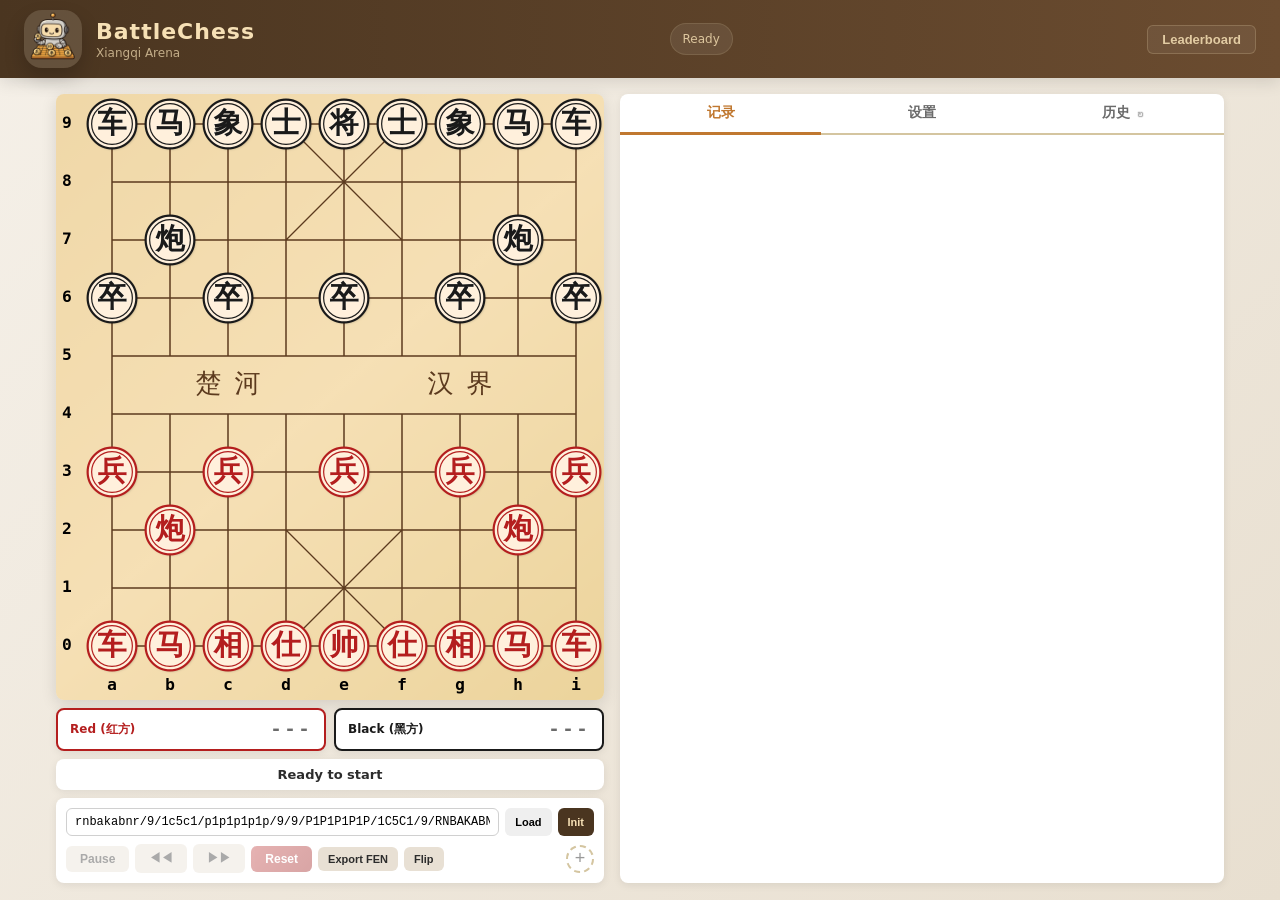
==== static/index.html @ f4ed78b9 "Fix mobile layout: scale board to fit screen width - Board canvas now scales down on screens < 960px" ====
<!DOCTYPE html>
<html lang="zh-CN">
<head>
    <meta charset="UTF-8">
    <meta name="viewport" content="width=device-width, initial-scale=1.0">
    <title>BattleChess - Xiangqi Arena</title>
    <link rel="icon" type="image/png" href="/static/logo.png?v=20260327-13">
    <link rel="stylesheet" href="/static/style.css?v=20260405-02">
</head>
<body>
    <header id="header">
        <div class="brand">
            <img class="header-logo" src="/static/logo.png" alt="BattleChess logo">
            <div class="brand-copy">
                <h1>BattleChess</h1>
                <span class="subtitle">Xiangqi Arena</span>
            </div>
        </div>
        <div id="status-bar">Ready</div>
        <button class="header-btn" id="btn-leaderboard" title="排行榜">Leaderboard</button>
    </header>

    <main id="main-area">
        <!-- Left: Board + Controls -->
        <div id="board-column">
            <canvas id="board-canvas"></canvas>
            <div id="timer-bar">
                <div class="timer-side red-timer">
                    <span class="timer-label">Red (红方)</span>
                    <span class="timer-clock placeholder" id="timer-red">---</span>
                </div>
                <div class="timer-side black-timer">
                    <span class="timer-label">Black (黑方)</span>
                    <span class="timer-clock placeholder" id="timer-black">---</span>
                </div>
            </div>
            <div id="turn-indicator">Ready to start</div>

            <div id="board-controls">
                <div class="fen-row">
                    <input type="text" id="fen-input" placeholder="FEN string...">
                    <button class="btn-small" id="btn-load-fen">Load</button>
                    <button class="btn-small btn-init" id="btn-init-fen">Init</button>
                </div>
                <div class="control-buttons">
                    <button class="btn-secondary" id="btn-pause" disabled>Pause</button>
                    <button class="btn-secondary" id="btn-step-back" disabled title="Step Back">&#9664;&#9664;</button>
                    <button class="btn-secondary" id="btn-step-forward" disabled title="Step Forward">&#9654;&#9654;</button>
                    <button class="btn-danger" id="btn-reset" disabled>Reset</button>
                    <button class="btn-secondary btn-small" id="btn-export-fen" title="Copy current FEN to clipboard">Export FEN</button>
                    <button class="btn-secondary btn-small" id="btn-flip-board" title="Flip the board so black is at the bottom." aria-pressed="false">Flip</button>
                    <span class="control-spacer"></span>
                    <button class="btn-new-game" id="btn-new-game" title="新建并开始对局">+</button>
                </div>
            </div>
        </div>

        <!-- Right: Tabbed Panel -->
        <div id="right-column">
            <div class="tab-bar">
                <button class="tab-btn active" data-tab="log">记录</button>
                <button class="tab-btn" data-tab="settings">设置</button>
                <button class="tab-btn" data-tab="history">历史 <span class="tab-refresh" id="btn-history-refresh" title="刷新">&#x21bb;</span></button>
            </div>

            <!-- Log Tab -->
            <div class="tab-content active" id="tab-log">
                <div id="eval-chart-container">
                    <canvas id="eval-chart"></canvas>
                </div>
                <div id="game-log"></div>
            </div>

            <!-- Settings Tab -->
            <div class="tab-content" id="tab-settings">
                <div class="config-side red">
                    <h3><span class="dot red-dot"></span> Red (红方)</h3>
                    <div class="field">
                        <label>Player Type</label>
                        <select id="red-type">
                            <option value="human">Human (人类)</option>
                            <option value="random">Random (随机)</option>
                            <option value="pikafish">Pikafish</option>
                        </select>
                    </div>
                    <div class="llm-fields" id="red-llm-fields" style="display:none">
                        <div class="field">
                            <label>Thinking Mode</label>
                            <select id="red-thinking-mode">
                                <option value="true" selected>On</option>
                                <option value="false">Off</option>
                            </select>
                        </div>
                        <div class="field">
                            <label>Prompt</label>
                            <select id="red-prompt-name">
                            </select>
                        </div>
                        <div class="custom-llm-fields" id="red-custom-fields" style="display:none">
                            <div class="field">
                                <label>API Base URL</label>
                                <input type="text" id="red-api-base" placeholder="https://api.openai.com/v1" value="https://api.openai.com/v1">
                            </div>
                            <div class="field">
                                <label>API Key</label>
                                <input type="password" id="red-api-key" placeholder="sk-...">
                            </div>
                            <div class="field">
                                <label>Model</label>
                                <input type="text" id="red-model" placeholder="gpt-4o" value="gpt-4o">
                            </div>
                        </div>
                    </div>
                    <div class="engine-fields" id="red-pikafish-fields" style="display:none">
                        <div class="field">
                            <label>Mode</label>
                            <select id="red-pikafish-mode">
                                <option value="movetime" selected>Think Time (限时)</option>
                                <option value="depth">Depth (深度)</option>
                            </select>
                        </div>
                        <div class="field" id="red-pikafish-movetime-field">
                            <label>Think Time (ms)</label>
                            <input type="number" id="red-pikafish-movetime" value="1000" min="100" max="30000" step="100">
                        </div>
                        <div class="field" id="red-pikafish-depth-field" style="display:none">
                            <label>Depth</label>
                            <input type="number" id="red-pikafish-depth" value="20" min="1" max="40">
                        </div>
                    </div>
                </div>

                <div class="config-side black">
                    <h3><span class="dot black-dot"></span> Black (黑方)</h3>
                    <div class="field">
                        <label>Player Type</label>
                        <select id="black-type">
                            <option value="human">Human (人类)</option>
                            <option value="random" selected>Random (随机)</option>
                            <option value="pikafish">Pikafish</option>
                        </select>
                    </div>
                    <div class="llm-fields" id="black-llm-fields" style="display:none">
                        <div class="field">
                            <label>Thinking Mode</label>
                            <select id="black-thinking-mode">
                                <option value="true" selected>On</option>
                                <option value="false">Off</option>
                            </select>
                        </div>
                        <div class="field">
                            <label>Prompt</label>
                            <select id="black-prompt-name">
                            </select>
                        </div>
                        <div class="custom-llm-fields" id="black-custom-fields" style="display:none">
                            <div class="field">
                                <label>API Base URL</label>
                                <input type="text" id="black-api-base" placeholder="https://api.openai.com/v1" value="https://api.openai.com/v1">
                            </div>
                            <div class="field">
                                <label>API Key</label>
                                <input type="password" id="black-api-key" placeholder="sk-...">
                            </div>
                            <div class="field">
                                <label>Model</label>
                                <input type="text" id="black-model" placeholder="gpt-4o" value="gpt-4o">
                            </div>
                        </div>
                    </div>
                    <div class="engine-fields" id="black-pikafish-fields" style="display:none">
                        <div class="field">
                            <label>Mode</label>
                            <select id="black-pikafish-mode">
                                <option value="movetime" selected>Think Time (限时)</option>
                                <option value="depth">Depth (深度)</option>
                            </select>
                        </div>
                        <div class="field" id="black-pikafish-movetime-field">
                            <label>Think Time (ms)</label>
                            <input type="number" id="black-pikafish-movetime" value="1000" min="100" max="30000" step="100">
                        </div>
                        <div class="field" id="black-pikafish-depth-field" style="display:none">
                            <label>Depth</label>
                            <input type="number" id="black-pikafish-depth" value="20" min="1" max="40">
                        </div>
                    </div>
                </div>

                <div class="config-side timer">
                    <h3><span class="dot timer-dot"></span> Timer (计时模式)</h3>
                    <div class="field">
                        <label class="checkbox-label">
                            <input type="checkbox" id="timer-enabled"> Enable (开启计时)
                        </label>
                    </div>
                    <div id="timer-options" style="display:none">
                        <div class="field">
                            <label>Initial Time / 初始时间 (minutes)</label>
                            <input type="number" id="timer-initial" value="30" min="1" max="180" step="1">
                        </div>
                        <div class="field">
                            <label>Increment / 每步加秒 (seconds)</label>
                            <input type="number" id="timer-increment" value="10" min="0" max="60" step="1">
                        </div>
                    </div>
                </div>

                <div class="config-side pikafish">
                    <h3><span class="dot pikafish-dot"></span> Pikafish (引擎分析)</h3>
                    <div class="field">
                        <label class="checkbox-label">
                            <input type="checkbox" id="pikafish-enabled"> Enable
                        </label>
                    </div>
                    <div id="pikafish-options">
                        <div class="field">
                            <label>Mode</label>
                            <select id="pikafish-mode">
                                <option value="movetime" selected>Think Time (限时)</option>
                                <option value="depth">Depth (深度)</option>
                            </select>
                        </div>
                        <div class="field" id="pikafish-movetime-field">
                            <label>Think Time (ms)</label>
                            <input type="number" id="pikafish-movetime" value="1000" min="100" max="30000" step="100">
                        </div>
                        <div class="field" id="pikafish-depth-field" style="display:none">
                            <label>Depth</label>
                            <input type="number" id="pikafish-depth" value="20" min="1" max="40">
                        </div>
                        <div class="field">
                            <label>Score Type (分数类型)</label>
                            <select id="pikafish-score-type">
                                <option value="Elo" selected>Elo (等级分差)</option>
                                <option value="PawnValueNormalized">Pawn (厘兵值)</option>
                                <option value="Raw">Raw (原始值)</option>
                            </select>
                        </div>
                    </div>
                </div>
            </div>

            <!-- History Tab -->
            <div class="tab-content" id="tab-history">
                <!-- List view -->
                <div id="history-list-view">
                    <div class="history-filter-bar">
                        <div class="filter-row">
                            <input type="text" id="filter-player" class="filter-input" placeholder="搜索选手名...">
                            <select id="filter-result" class="filter-select">
                                <option value="">全部结果</option>
                                <option value="red">红胜</option>
                                <option value="black">黑胜</option>
                                <option value="draw">和棋</option>
                            </select>
                            <button class="btn-small" id="btn-filter-reset" title="重置筛选">重置</button>
                        </div>
                        <div class="filter-row">
                            <label class="filter-label">日期</label>
                            <input type="date" id="filter-date-start" class="filter-input filter-date">
                            <span class="filter-sep">~</span>
                            <input type="date" id="filter-date-end" class="filter-input filter-date">
                            <label class="filter-label">步数</label>
                            <input type="number" id="filter-moves-min" class="filter-input filter-num" placeholder="最少" min="0">
                            <span class="filter-sep">~</span>
                            <input type="number" id="filter-moves-max" class="filter-input filter-num" placeholder="最多" min="0">
                        </div>
                    </div>
                    <div id="history-list" class="history-list"></div>
                </div>

                <!-- Detail view (hidden by default) -->
                <div id="history-detail-view" style="display: none;">
                    <div class="history-detail-header">
                        <button class="btn-small" id="btn-history-back">&larr; 返回</button>
                        <div class="history-detail-info" id="history-detail-info"></div>
                    </div>
                    <div class="history-move-nav">
                        <button class="btn-small" id="btn-hist-first" title="第一步">&#x23EE;</button>
                        <button class="btn-small" id="btn-hist-prev" title="上一步">&#x25C0;</button>
                        <span id="hist-position-label">初始局面</span>
                        <button class="btn-small" id="btn-hist-next" title="下一步">&#x25B6;</button>
                        <button class="btn-small" id="btn-hist-last" title="最后一步">&#x23ED;</button>
                        <span class="nav-separator"></span>
                        <button class="btn-small btn-autoplay" id="btn-hist-autoplay" title="自动播放">&#x25B6; Auto</button>
                        <button class="btn-small btn-export-gif" id="btn-hist-export-gif" title="下载当前对局回放 GIF">GIF</button>
                    </div>
                    <div id="history-move-list" class="history-move-list"></div>
                </div>
            </div>
    </main>

    <!-- Leaderboard (full page, hidden by default) -->
    <div id="leaderboard-page" class="hidden">
        <div id="leaderboard-content"></div>
    </div>

    <!-- Game Over Banner -->
    <div id="game-over-banner" class="game-over-banner hidden" onclick="hideGameOver()">
        <div class="banner-content">
            <h2>Game Over</h2>
            <p class="reason"></p>
            <button class="btn-secondary" onclick="hideGameOver()">Close</button>
        </div>
    </div>

    <script src="/static/board.js?v=20260404-01"></script>
    <script src="/static/gif.js?v=20260402-03"></script>
    <script src="/static/engine/pikafish-wasm.js?v=20260405-02"></script>
    <script src="/static/app.js?v=20260405-02"></script>
</body>
</html>
---- static/style.css ----
:root {
    --board-bg: #f6e0b5;
    --panel-bg: #faf5eb;
    --card-bg: #ffffff;
    --red-color: #b41e1e;
    --black-color: #1a1a1a;
    --border-color: #d4c5a0;
    --accent: #c07830;
    --accent-light: #f0d8a8;
    --text-primary: #2c2c2c;
    --text-secondary: #6b6b6b;
    --font-main: 'Segoe UI', system-ui, -apple-system, sans-serif;
    --font-mono: 'Cascadia Code', 'Consolas', 'Courier New', monospace;
    --shadow: 0 2px 8px rgba(0,0,0,0.08);
    --shadow-lg: 0 4px 16px rgba(0,0,0,0.12);
}

* { margin: 0; padding: 0; box-sizing: border-box; }

body {
    font-family: var(--font-main);
    background: linear-gradient(135deg, #f5f0e8 0%, #e8dfd0 100%);
    color: var(--text-primary);
    min-height: 100vh;
}

/* Header */
#header {
    background: linear-gradient(90deg, #4a3520, #6b4c30);
    color: #f6e0b5;
    padding: 10px 24px;
    display: flex;
    align-items: center;
    justify-content: space-between;
    gap: 16px;
    flex-wrap: wrap;
    box-shadow: var(--shadow-lg);
}
#header .brand {
    display: flex;
    align-items: center;
    gap: 14px;
    min-width: 0;
}
#header .header-logo {
    width: 58px;
    height: 58px;
    object-fit: cover;
    border-radius: 18px;
    background: rgba(255, 244, 227, 0.14);
    box-shadow: 0 10px 20px rgba(0, 0, 0, 0.18);
    flex-shrink: 0;
}
#header .brand-copy {
    display: flex;
    flex-direction: column;
    gap: 2px;
}
#header h1 { font-size: 22px; font-weight: 700; letter-spacing: 1px; }
#header .subtitle { font-size: 12px; opacity: 0.7; }
#status-bar {
    font-size: 12px;
    color: rgba(246,224,181,0.82);
    padding: 8px 12px;
    border-radius: 999px;
    background: rgba(255, 255, 255, 0.08);
    border: 1px solid rgba(246, 224, 181, 0.12);
}

/* Main area */
#main-area {
    display: flex;
    gap: 16px;
    padding: 16px;
    align-items: flex-start;
    max-width: 1200px;
    margin: 0 auto;
    min-height: 0;
}

/* Board column */
#board-column { flex-shrink: 0; }

/* Game tabs bar */
#game-tabs {
    display: flex;
    align-items: center;
    gap: 4px;
    padding: 4px 6px;
    background: #f5f0e6;
    border-radius: 8px 8px 0 0;
    border: 1px solid var(--border-color);
    border-bottom: none;
    overflow-x: auto;
    scrollbar-width: thin;
    min-height: 32px;
}
#game-tabs:empty { display: none; }
#game-tabs-list {
    display: flex;
    gap: 4px;
    flex: 1;
    min-width: 0;
    overflow-x: auto;
    scrollbar-width: thin;
}
.game-tab {
    display: flex;
    align-items: center;
    gap: 5px;
    padding: 3px 8px;
    border-radius: 5px;
    border: 1px solid var(--border-color);
    background: #fff;
    font-size: 11px;
    cursor: pointer;
    white-space: nowrap;
    transition: background 0.15s, border-color 0.15s;
    max-width: 200px;
    overflow: hidden;
    text-overflow: ellipsis;
}
.game-tab:hover { background: #f0ebe0; }
.game-tab.active {
    background: var(--accent);
    color: #fff;
    border-color: var(--accent);
}
.game-tab.active .game-tab-close { color: rgba(255,255,255,0.7); }
.game-tab.active .game-tab-close:hover { color: #fff; }
.game-tab-dot {
    width: 7px; height: 7px;
    border-radius: 50%;
    flex-shrink: 0;
}
.game-tab-dot.playing { background: #4caf50; }
.game-tab-dot.paused  { background: #ff9800; }
.game-tab-dot.waiting  { background: #90a4ae; }
.game-tab-dot.finished { background: #9e9e9e; }
.game-tab-label {
    overflow: hidden;
    text-overflow: ellipsis;
}
.game-tab-close {
    font-size: 13px;
    line-height: 1;
    color: #999;
    cursor: pointer;
    padding: 0 1px;
    flex-shrink: 0;
}
.game-tab-close:hover { color: #c00; }
.game-tab-new {
    flex-shrink: 0;
    width: 24px; height: 24px;
    border-radius: 5px;
    border: 1px dashed var(--border-color);
    background: transparent;
    font-size: 15px;
    color: #999;
    cursor: pointer;
    display: flex;
    align-items: center;
    justify-content: center;
    transition: all 0.15s;
}
.game-tab-new:hover { background: #e8e0d0; color: #333; border-style: solid; }

#board-canvas {
    display: block;
    border-radius: 8px;
    box-shadow: var(--shadow-lg);
    cursor: pointer;
}

#turn-indicator {
    text-align: center;
    padding: 8px;
    font-size: 13px;
    font-weight: 600;
    margin-top: 8px;
    border-radius: 8px;
    background: var(--card-bg);
    box-shadow: var(--shadow);
}

#turn-indicator .turn-dot {
    display: inline-block;
    width: 10px;
    height: 10px;
    border-radius: 50%;
    margin-right: 6px;
    vertical-align: middle;
    animation: pulse 1.5s ease-in-out infinite;
}
@keyframes pulse { 0%, 100% { opacity: 1; } 50% { opacity: 0.4; } }
#turn-indicator.red .turn-dot { background: var(--red-color); }
#turn-indicator.black .turn-dot { background: var(--black-color); }

/* Timer bar */
#timer-bar {
    display: flex;
    justify-content: space-between;
    margin-top: 8px;
    gap: 8px;
}
.timer-side {
    flex: 1;
    display: flex;
    align-items: center;
    justify-content: space-between;
    padding: 8px 12px;
    border-radius: 8px;
    background: var(--card-bg);
    box-shadow: var(--shadow);
    border: 2px solid transparent;
}
.timer-side.red-timer { border-color: var(--red-color); }
.timer-side.black-timer { border-color: var(--black-color); }
.timer-side.active { background: rgba(192,120,48,0.08); }
.timer-side.inactive {
    background: rgba(250, 245, 235, 0.7);
    border-style: dashed;
    opacity: 0.72;
}
.timer-label {
    font-size: 12px;
    font-weight: 600;
    color: var(--text-secondary);
}
.red-timer .timer-label { color: var(--red-color); }
.black-timer .timer-label { color: var(--black-color); }
.timer-clock {
    font-family: var(--font-mono);
    font-size: 20px;
    font-weight: 700;
    letter-spacing: 1px;
}
.red-timer .timer-clock { color: var(--red-color); }
.black-timer .timer-clock { color: var(--black-color); }
.timer-clock.placeholder {
    color: var(--text-secondary);
    letter-spacing: 2px;
}
.timer-clock.low-time { color: #c04040; animation: pulse 1s ease-in-out infinite; }

.config-side.timer { border-color: #5a8a5a; background: rgba(90,138,90,0.03); }
.config-side.timer h3 { color: #5a8a5a; }
.timer-dot { background: #5a8a5a; }

/* Board controls */
#board-controls {
    margin-top: 8px;
    background: var(--card-bg);
    border-radius: 8px;
    padding: 10px;
    box-shadow: var(--shadow);
}

.fen-row {
    display: flex;
    gap: 6px;
    margin-bottom: 8px;
}
.fen-row input {
    flex: 1;
    padding: 6px 8px;
    border: 1px solid #d0d0d0;
    border-radius: 6px;
    font-family: var(--font-mono);
    font-size: 12px;
}
.fen-row input:focus { outline: none; border-color: var(--accent); }

.control-buttons {
    display: flex;
    gap: 6px;
    flex-wrap: wrap;
    align-items: center;
}
.control-spacer { flex: 1; }
.btn-new-game {
    width: 28px; height: 28px;
    border-radius: 50%;
    border: 2px dashed var(--border-color);
    background: transparent;
    font-size: 18px;
    font-weight: 400;
    color: #999;
    cursor: pointer;
    display: flex;
    align-items: center;
    justify-content: center;
    padding: 0;
    transition: all 0.15s;
    flex-shrink: 0;
}
.btn-new-game:hover { background: #e8e0d0; color: #333; border-color: var(--accent); border-style: solid; }

button {
    padding: 6px 14px;
    border: none;
    border-radius: 6px;
    font-size: 12px;
    font-weight: 600;
    cursor: pointer;
    transition: all 0.2s;
}
button:hover { transform: translateY(-1px); }
button:active { transform: translateY(0); }
button:disabled { opacity: 0.4; cursor: not-allowed; transform: none; }

.btn-primary { background: linear-gradient(135deg, #c07830, #a06020); color: white; }
.btn-primary:hover { box-shadow: 0 2px 8px rgba(192,120,48,0.4); }
.btn-secondary { background: #e8e0d4; color: var(--text-primary); }
.btn-secondary:hover { background: #ddd4c4; }
.btn-secondary.is-active {
    background: linear-gradient(135deg, #c07830, #a06020);
    color: #fff;
    box-shadow: 0 2px 8px rgba(192,120,48,0.35);
}
.btn-secondary.is-active:hover { background: linear-gradient(135deg, #b46e28, #96571c); }
.btn-danger { background: linear-gradient(135deg, #c04040, #a02020); color: white; }
.btn-small { padding: 6px 10px; font-size: 11px; }
.btn-init { background: #4a3520; color: #f6e0b5; }

/* Right column */
#right-column {
    flex: 1;
    min-width: 0;
    min-height: 0;
    background: var(--card-bg);
    border-radius: 8px;
    box-shadow: var(--shadow);
    display: flex;
    flex-direction: column;
    overflow: hidden;
}

/* Tabs */
.tab-bar {
    display: flex;
    border-bottom: 2px solid var(--border-color);
    flex-shrink: 0;
}
.tab-btn {
    flex: 1;
    padding: 10px 16px;
    background: transparent;
    border: none;
    border-radius: 0;
    font-size: 14px;
    font-weight: 600;
    color: var(--text-secondary);
    cursor: pointer;
    transition: all 0.2s;
    border-bottom: 3px solid transparent;
    margin-bottom: -2px;
}
.tab-btn:hover { color: var(--accent); background: transparent; transform: none; }
.tab-btn.active {
    color: var(--accent);
    border-bottom-color: var(--accent);
}
.tab-refresh {
    display: inline-block;
    font-size: 13px;
    margin-left: 3px;
    opacity: 0.5;
    cursor: pointer;
    transition: opacity 0.15s, transform 0.3s;
    vertical-align: middle;
}
.tab-refresh:hover { opacity: 1; transform: rotate(180deg); }

.tab-content {
    display: none;
    flex: 1;
    min-height: 0;
    padding: 12px;
}
.tab-content.active {
    display: flex;
    flex-direction: column;
}

/* Log tab */
#tab-log {
    overflow: hidden;
}

/* Eval chart */
#eval-chart-container {
    flex-shrink: 0;
    padding: 8px 8px 4px 8px;
    border-bottom: 1px solid #ece6da;
    display: none;  /* shown when eval data exists */
}
#eval-chart {
    width: 100%;
    height: 140px;
    border-radius: 6px;
    background: #faf8f4;
    border: 1px solid #ece6da;
    cursor: crosshair;
}

#tab-settings {
    overflow-y: auto;
}

#game-log {
    flex: 1;
    min-height: 0;
    overflow-y: auto;
    overscroll-behavior: contain;
    scrollbar-gutter: stable;
    padding-right: 4px;
}

.log-entry {
    margin-bottom: 4px;
    border: 1px solid #ece6da;
    border-radius: 6px;
    overflow: hidden;
}
.log-entry.red { border-left: 3px solid var(--red-color); }
.log-entry.black { border-left: 3px solid var(--black-color); }

.log-entry summary {
    padding: 6px 10px;
    font-size: 12px;
    font-weight: 600;
    cursor: pointer;
    background: #f9f6f0;
    display: flex;
    align-items: center;
    gap: 6px;
    user-select: none;
}
.log-entry summary:hover { background: #f0ece4; }

.log-entry-content {
    padding: 6px 10px;
    font-family: var(--font-mono);
    font-size: 11px;
    line-height: 1.5;
    max-height: 300px;
    overflow-y: auto;
}

.log-entry-content .entry { margin-bottom: 3px; padding: 2px 0; border-bottom: 1px solid #f0ece4; }
.log-entry-content .entry.tool-call { color: #6b4c30; font-weight: 600; }
.log-entry-content .entry.tool-result { color: var(--text-secondary); font-size: 10px; white-space: pre-wrap; word-break: break-all; }
.log-entry-content .entry.thinking { color: var(--text-primary); white-space: pre-wrap; }
.log-entry-content .entry.reasoning { color: #7c6a50; white-space: pre-wrap; }

.dot {
    width: 8px;
    height: 8px;
    border-radius: 50%;
    display: inline-block;
}
.red-dot { background: var(--red-color); }
.black-dot { background: var(--black-color); }

/* (dot styles shared) */

/* (moved to log entries) */

/* Settings tab */
.config-side {
    padding: 12px;
    border-radius: 8px;
    border: 2px solid var(--border-color);
    margin-bottom: 12px;
}
.config-side.red { border-color: var(--red-color); background: rgba(180,30,30,0.03); }
.config-side.black { border-color: var(--black-color); background: rgba(26,26,26,0.03); }
.config-side.pikafish { border-color: var(--accent); background: rgba(192,120,48,0.03); }
.config-side h3 {
    font-size: 13px;
    margin-bottom: 10px;
    display: flex;
    align-items: center;
    gap: 6px;
}
.config-side.red h3 { color: var(--red-color); }
.config-side.black h3 { color: var(--black-color); }
.config-side.pikafish h3 { color: var(--accent); }
.pikafish-dot { background: var(--accent); }

.field { margin-bottom: 8px; }
.field label { display: block; font-size: 11px; color: var(--text-secondary); margin-bottom: 2px; }
.field input, .field select {
    width: 100%;
    padding: 6px 8px;
    border: 1px solid #d0d0d0;
    border-radius: 6px;
    font-size: 12px;
    font-family: var(--font-mono);
}
.field input:focus, .field select:focus { outline: none; border-color: var(--accent); box-shadow: 0 0 0 2px rgba(192,120,48,0.15); }

.llm-fields { margin-top: 8px; }

.checkbox-label {
    display: flex !important;
    align-items: center;
    font-size: 12px !important;
    color: var(--text-primary) !important;
    cursor: pointer;
}
.checkbox-label input[type="checkbox"] {
    width: auto;
    margin-right: 6px;
}

/* Eval badge on log entry summary */
.eval-badge {
    margin-left: auto;
    padding: 1px 6px;
    border-radius: 4px;
    font-size: 11px;
    font-weight: 700;
    font-family: var(--font-mono);
    white-space: nowrap;
}
.eval-badge.eval-red {
    background: rgba(180, 30, 30, 0.12);
    color: var(--red-color);
}
.eval-badge.eval-black {
    background: rgba(26, 26, 26, 0.10);
    color: var(--black-color);
}
.eval-badge.eval-even {
    background: rgba(107, 107, 107, 0.10);
    color: var(--text-secondary);
}

/* Game over banner */
.game-over-banner {
    position: fixed; top: 0; left: 0; right: 0; bottom: 0;
    background: rgba(0,0,0,0.5);
    display: flex; align-items: center; justify-content: center;
    z-index: 100;
}
.game-over-banner .banner-content {
    background: var(--card-bg);
    padding: 32px 48px;
    border-radius: 16px;
    text-align: center;
    box-shadow: var(--shadow-lg);
}
.game-over-banner h2 { font-size: 28px; margin-bottom: 8px; }
.game-over-banner .reason { color: var(--text-secondary); margin-bottom: 16px; }
.game-over-banner.red h2 { color: var(--red-color); }
.game-over-banner.black h2 { color: var(--black-color); }
.game-over-banner.draw h2 { color: var(--accent); }
.hidden { display: none !important; }

/* Selection highlight on board */
.board-selection-indicator {
    position: absolute;
    border: 3px solid #ffcc00;
    border-radius: 50%;
    pointer-events: none;
}

/* Responsive */
@media (max-width: 960px) {
    #main-area { flex-direction: column; align-items: center; }
    #board-column {
        width: 100%;
        max-width: 100vw;
        overflow: hidden;
    }
    #board-canvas {
        max-width: calc(100vw - 32px);
        height: auto !important;
    }
    #game-tabs {
        max-width: calc(100vw - 32px);
    }
    #right-column {
        width: 100%;
        height: min(520px, 50vh);
    }
    #header {
        padding: 12px 16px;
    }
    #header .header-logo {
        width: 48px;
        height: 48px;
        border-radius: 14px;
    }
    #status-bar {
        width: 100%;
        text-align: center;
    }
}

/* Header leaderboard button */
.header-btn {
    font-size: 13px;
    color: rgba(246,224,181,0.85);
    padding: 6px 14px;
    border-radius: 6px;
    border: 1px solid rgba(246,224,181,0.2);
    background: rgba(255,255,255,0.06);
    cursor: pointer;
    transition: all 0.15s;
    white-space: nowrap;
    flex-shrink: 0;
    font-weight: 600;
}
.header-btn:hover { background: rgba(255,255,255,0.14); color: #fff; border-color: rgba(246,224,181,0.4); }
.header-btn.active { background: rgba(255,255,255,0.18); color: #fff; border-color: rgba(246,224,181,0.5); }

/* Leaderboard full-page */
#leaderboard-page {
    max-width: 1100px;
    margin: 20px auto;
    padding: 0 16px;
}
#leaderboard-page.hidden { display: none; }
#leaderboard-content {
    background: var(--card-bg);
    border-radius: 10px;
    box-shadow: var(--shadow);
    overflow: hidden;
}
.lb-summary {
    display: flex;
    gap: 8px;
    padding: 16px 20px;
    border-bottom: 1px solid var(--border-color);
    background: #faf8f2;
    flex-wrap: wrap;
}
.lb-summary-item {
    flex: 1;
    min-width: 80px;
    text-align: center;
    padding: 10px 8px;
    border-radius: 8px;
    background: var(--card-bg);
    border: 1px solid var(--border-color);
}
.lb-summary-val {
    font-size: 22px;
    font-weight: 800;
    font-family: var(--font-mono);
    color: var(--text-primary);
}
.lb-summary-label {
    font-size: 11px;
    color: var(--text-secondary);
    text-transform: uppercase;
    letter-spacing: 0.3px;
    margin-top: 2px;
}
.lb-table {
    width: 100%;
    border-collapse: collapse;
}
.lb-table th {
    text-align: left;
    padding: 10px 14px;
    font-size: 11px;
    font-weight: 700;
    color: var(--text-secondary);
    text-transform: uppercase;
    letter-spacing: 0.4px;
    border-bottom: 2px solid var(--border-color);
    background: #faf8f2;
    position: sticky;
    top: 0;
    z-index: 1;
}
.lb-table th.num { text-align: center; width: 44px; }
.lb-table th.stat { text-align: center; width: 44px; }
.lb-table th.rate { text-align: center; width: 100px; }
.lb-table th.side-group { text-align: center; min-width: 130px; }
.lb-table td {
    padding: 10px 14px;
    font-size: 13px;
    border-bottom: 1px solid #f0ebe2;
    vertical-align: middle;
}
.lb-table tr:last-child td { border-bottom: none; }
.lb-table tr:hover td { background: #faf3e6; }
.lb-table td.num { text-align: center; font-weight: 700; font-size: 15px; color: var(--text-secondary); }
.lb-table td.stat { text-align: center; font-family: var(--font-mono); font-size: 13px; }
.lb-table td.rate { text-align: center; }
.lb-rank-1 { color: #d4a017; }
.lb-rank-2 { color: #8a8a8a; }
.lb-rank-3 { color: #b87333; }
.lb-player-name {
    font-weight: 600;
    font-size: 14px;
    white-space: nowrap;
    overflow: hidden;
    text-overflow: ellipsis;
    max-width: 200px;
}
.lb-player-games { font-size: 11px; color: var(--text-secondary); }
.lb-stat-w { color: #2e7d32; }
.lb-stat-l { color: var(--red-color); }
.lb-stat-d { color: var(--text-secondary); }
.lb-side-detail { font-size: 11px; color: var(--text-secondary); font-family: var(--font-mono); line-height: 1.5; }
.lb-rate-bar {
    display: flex;
    align-items: center;
    gap: 5px;
    justify-content: center;
}
.lb-rate-num { font-weight: 700; font-size: 13px; min-width: 32px; }
.lb-rate-num.high { color: #2e7d32; }
.lb-rate-num.mid  { color: var(--accent); }
.lb-rate-num.low  { color: #999; }
.lb-bar-bg {
    width: 36px; height: 6px;
    border-radius: 3px;
    background: #ece6da;
    overflow: hidden;
}
.lb-bar-fill { height: 100%; border-radius: 3px; }
.lb-bar-fill.high { background: #4caf50; }
.lb-bar-fill.mid  { background: var(--accent); }
.lb-bar-fill.low  { background: #bbb; }
.lb-empty {
    text-align: center;
    color: var(--text-secondary);
    padding: 60px 20px;
    font-size: 14px;
}

/* History Tab */
#tab-history {
    overflow: hidden;
}
#history-list-view, #history-detail-view {
    display: flex;
    flex-direction: column;
    flex: 1;
    min-height: 0;
    overflow: hidden;
}
.history-toolbar {
    padding: 8px 10px;
    display: flex;
    justify-content: flex-end;
    border-bottom: 1px solid var(--border-color);
}

/* History filter bar */
.history-filter-bar {
    padding: 10px 12px 8px;
    border-bottom: 1px solid var(--border-color);
    background: linear-gradient(180deg, var(--panel-bg) 0%, #f3ece0 100%);
    flex-shrink: 0;
}
.filter-row {
    display: flex;
    align-items: center;
    gap: 6px;
    margin-bottom: 6px;
    flex-wrap: wrap;
}
.filter-row:last-child { margin-bottom: 0; }
.filter-input {
    font-family: var(--font-main);
    font-size: 12px;
    padding: 5px 8px;
    border: 1px solid var(--border-color);
    border-radius: 5px;
    background: var(--card-bg);
    color: var(--text-primary);
    outline: none;
    transition: border-color 0.2s, box-shadow 0.2s;
    height: 28px;
}
.filter-input:focus {
    border-color: var(--accent);
    box-shadow: 0 0 0 2px rgba(192,120,48,0.15);
}
.filter-input::placeholder { color: #b5a88a; }
#filter-player { flex: 1; min-width: 100px; }
.filter-select {
    font-family: var(--font-main);
    font-size: 12px;
    padding: 5px 8px;
    border: 1px solid var(--border-color);
    border-radius: 5px;
    background: var(--card-bg);
    color: var(--text-primary);
    cursor: pointer;
    outline: none;
    height: 28px;
    transition: border-color 0.2s, box-shadow 0.2s;
}
.filter-select:focus {
    border-color: var(--accent);
    box-shadow: 0 0 0 2px rgba(192,120,48,0.15);
}
.filter-date { width: 124px; }
.filter-num  { width: 64px; text-align: center; }
.filter-label {
    font-size: 11px;
    color: var(--text-secondary);
    white-space: nowrap;
    font-weight: 500;
}
.filter-sep {
    font-size: 12px;
    color: var(--text-secondary);
    margin: 0 1px;
}
#btn-filter-reset {
    height: 28px;
    padding: 0 10px;
    font-size: 11px;
    line-height: 28px;
    border-radius: 5px;
}

/* History list */
.history-list {
    flex: 1;
    min-height: 0;
    overflow-y: auto;
    overscroll-behavior: contain;
    padding: 6px 10px;
}
.history-item {
    border: 1px solid #ece6da;
    border-radius: 6px;
    padding: 10px 12px;
    margin-bottom: 6px;
    cursor: pointer;
    transition: background 0.15s, border-color 0.15s;
    background: var(--card-bg);
}
.history-item:hover {
    background: #faf3e6;
    border-color: var(--accent);
}
.hist-meta {
    display: flex;
    align-items: center;
    justify-content: space-between;
    margin-bottom: 4px;
}
.hist-date {
    font-size: 12px;
    color: var(--text-secondary);
    font-family: var(--font-mono);
}
.hist-moves-count {
    font-size: 11px;
    color: var(--text-secondary);
    background: #f0ebe2;
    padding: 1px 6px;
    border-radius: 8px;
}
.hist-players {
    font-size: 14px;
    font-weight: 600;
    margin-bottom: 4px;
}
.hist-players .red-name { color: var(--red-color); }
.hist-players .vs { color: var(--text-secondary); font-weight: 400; margin: 0 4px; font-size: 12px; }
.hist-players .black-name { color: var(--black-color); }
.hist-result {
    font-size: 12px;
    display: inline-block;
    padding: 1px 8px;
    border-radius: 8px;
    font-weight: 500;
}
.hist-result.result-red { background: rgba(180,30,30,0.1); color: var(--red-color); }
.hist-result.result-black { background: rgba(26,26,26,0.1); color: var(--black-color); }
.hist-result.result-draw { background: rgba(192,120,48,0.1); color: var(--accent); }
.history-empty {
    text-align: center;
    color: var(--text-secondary);
    padding: 40px 20px;
    font-size: 14px;
}
.history-section-header {
    font-size: 12px;
    font-weight: 700;
    color: var(--text-secondary);
    text-transform: uppercase;
    letter-spacing: 0.5px;
    padding: 8px 2px 4px;
    border-bottom: 1px solid var(--border-color);
    margin-bottom: 6px;
}
.history-item.active-game {
    border-left: 3px solid #4caf50;
}
.hist-status {
    font-size: 11px;
    font-weight: 600;
    padding: 1px 6px;
    border-radius: 8px;
}
.hist-status.status-playing { background: rgba(76,175,80,0.15); color: #2e7d32; }
.hist-status.status-paused  { background: rgba(255,152,0,0.15); color: #e65100; }

/* History detail header */
.history-detail-header {
    display: flex;
    align-items: center;
    gap: 10px;
    padding: 8px 10px;
    border-bottom: 1px solid var(--border-color);
}
.history-detail-info {
    flex: 1;
    min-width: 0;
    font-size: 13px;
    color: var(--text-secondary);
    overflow: hidden;
    text-overflow: ellipsis;
    white-space: nowrap;
}
.history-detail-info .detail-players { font-weight: 600; color: var(--text-primary); }

/* History move navigation */
.history-move-nav {
    display: flex;
    align-items: center;
    justify-content: center;
    gap: 6px;
    padding: 6px 10px;
    border-bottom: 1px solid var(--border-color);
    background: #faf8f2;
}
#hist-position-label {
    font-size: 13px;
    font-family: var(--font-mono);
    color: var(--text-primary);
    min-width: 90px;
    text-align: center;
}
.nav-separator {
    width: 1px;
    height: 18px;
    background: var(--border-color);
    margin: 0 2px;
}
.btn-autoplay {
    font-size: 11px;
    padding: 2px 8px;
}
.btn-autoplay.playing {
    background: var(--accent);
    color: #fff;
    border-color: var(--accent);
}
.btn-export-gif {
    font-size: 11px;
    padding: 2px 8px;
}
.btn-export-gif.exporting {
    opacity: 0.75;
    cursor: progress;
}

/* History move list */
.history-move-list {
    flex: 1;
    min-height: 0;
    overflow-y: auto;
    overscroll-behavior: contain;
    padding: 4px 0;
}
.hist-move-item {
    display: flex;
    align-items: center;
    gap: 8px;
    padding: 5px 12px;
    cursor: pointer;
    font-size: 13px;
    transition: background 0.1s;
    border-left: 3px solid transparent;
}
.hist-move-item:hover {
    background: #f5f0e6;
}
.hist-move-item.active {
    background: var(--accent-light);
    border-left-color: var(--accent);
    font-weight: 600;
}
.move-num {
    font-family: var(--font-mono);
    color: var(--text-secondary);
    font-size: 12px;
    min-width: 32px;
    text-align: right;
}
.move-side-dot {
    width: 8px;
    height: 8px;
    border-radius: 50%;
    flex-shrink: 0;
}
.move-side-dot.red { background: var(--red-color); }
.move-side-dot.black { background: var(--black-color); }
.move-text {
    font-family: var(--font-mono);
}
.move-zh {
    color: var(--text-secondary);
    font-size: 12px;
}
.move-capture {
    font-size: 11px;
    color: #c05020;
    margin-left: auto;
}
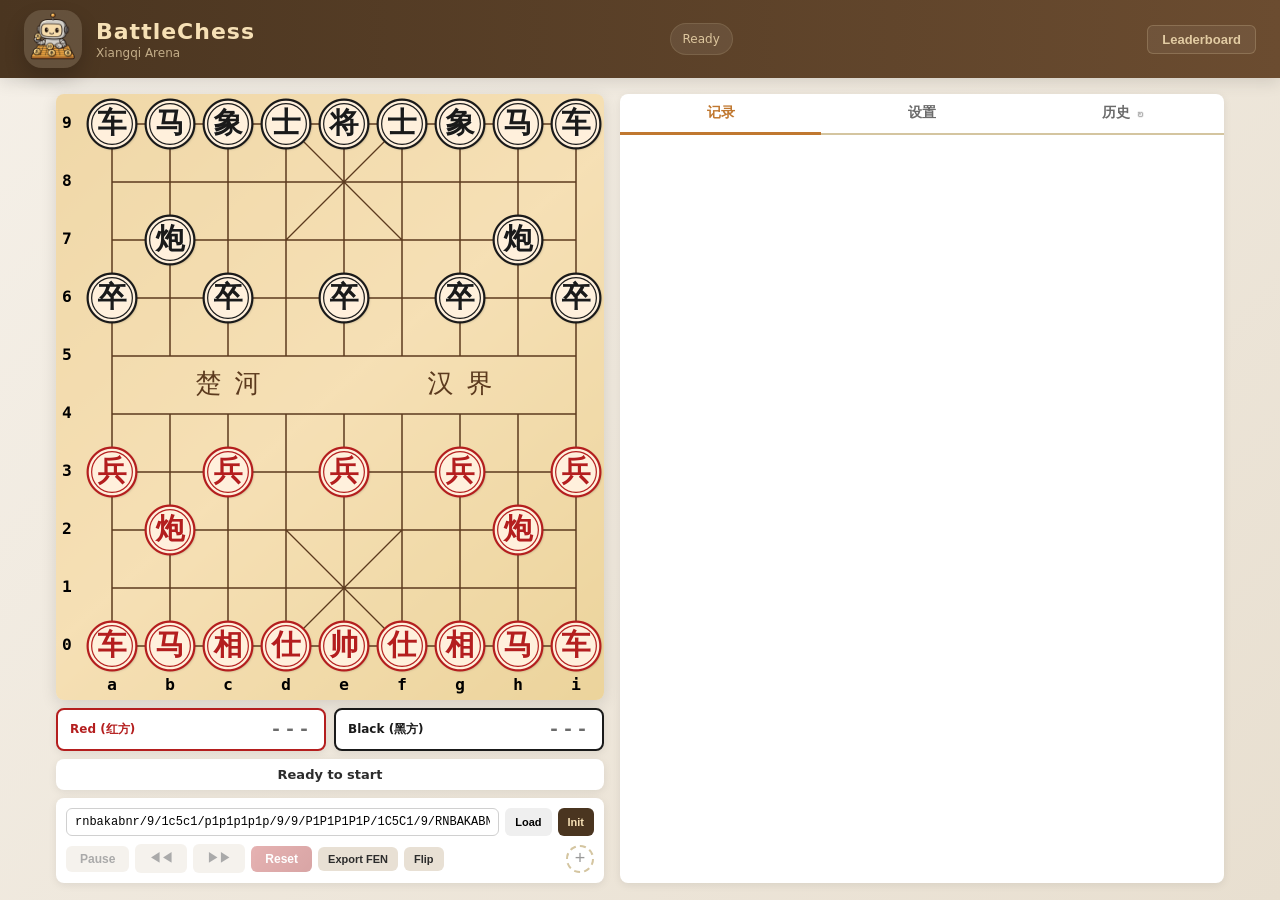
==== commit d442862c: "Fix mobile: scrollable settings, leaderboard overflow, touch click coordinates - Right column uses a" ====
--- a/static/index.html
+++ b/static/index.html
@@ -5,7 +5,7 @@
     <meta name="viewport" content="width=device-width, initial-scale=1.0">
     <title>BattleChess - Xiangqi Arena</title>
     <link rel="icon" type="image/png" href="/static/logo.png?v=20260327-13">
-    <link rel="stylesheet" href="/static/style.css?v=20260405-02">
+    <link rel="stylesheet" href="/static/style.css?v=20260405-03">
 </head>
 <body>
     <header id="header">
@@ -305,7 +305,7 @@
         </div>
     </div>
 
-    <script src="/static/board.js?v=20260404-01"></script>
+    <script src="/static/board.js?v=20260405-02"></script>
     <script src="/static/gif.js?v=20260402-03"></script>
     <script src="/static/engine/pikafish-wasm.js?v=20260405-02"></script>
     <script src="/static/app.js?v=20260405-02"></script>
--- a/static/style.css
+++ b/static/style.css
@@ -570,34 +570,75 @@
 
 /* Responsive */
 @media (max-width: 960px) {
-    #main-area { flex-direction: column; align-items: center; }
+    #main-area {
+        flex-direction: column;
+        align-items: center;
+        padding: 8px;
+    }
     #board-column {
         width: 100%;
         max-width: 100vw;
         overflow: hidden;
     }
     #board-canvas {
-        max-width: calc(100vw - 32px);
+        max-width: calc(100vw - 16px);
         height: auto !important;
     }
     #game-tabs {
-        max-width: calc(100vw - 32px);
+        max-width: calc(100vw - 16px);
     }
     #right-column {
         width: 100%;
-        height: min(520px, 50vh);
+        height: auto;
+        max-height: none;
+        overflow: visible;
+    }
+    .tab-content.active {
+        max-height: none;
+        overflow-y: auto;
+    }
+    #tab-settings {
+        max-height: 70vh;
+        overflow-y: auto;
+    }
+    #tab-log {
+        max-height: 50vh;
+        overflow-y: auto;
+    }
+    #tab-history {
+        max-height: 60vh;
+        overflow-y: auto;
     }
     #header {
-        padding: 12px 16px;
+        padding: 8px 12px;
     }
     #header .header-logo {
-        width: 48px;
-        height: 48px;
-        border-radius: 14px;
-    }
+        width: 40px;
+        height: 40px;
+        border-radius: 12px;
+    }
+    #header h1 { font-size: 18px; }
     #status-bar {
         width: 100%;
         text-align: center;
+        font-size: 11px;
+    }
+    /* Leaderboard page */
+    #leaderboard-page {
+        padding: 0 8px;
+    }
+    #leaderboard-content {
+        overflow-x: auto;
+    }
+    .lb-table {
+        font-size: 12px;
+    }
+    /* Config sections */
+    .config-side {
+        padding: 8px;
+    }
+    .config-side .field label {
+        font-size: 12px;
     }
 }
 
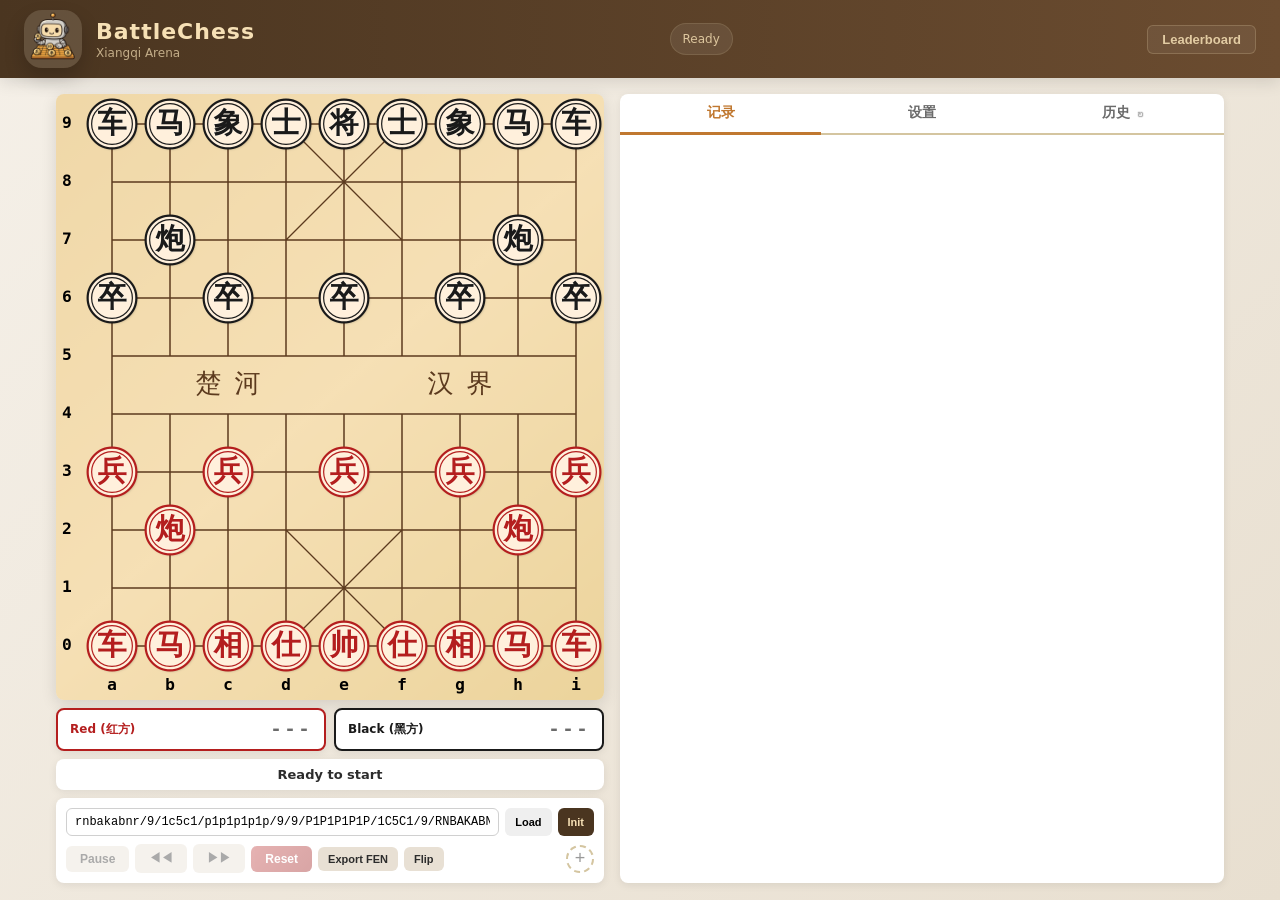
==== commit e6cd897a: "Fix mobile leaderboard: allow horizontal scroll, compact layout - Change #leaderboard-content from o" ====
--- a/static/index.html
+++ b/static/index.html
@@ -5,7 +5,7 @@
     <meta name="viewport" content="width=device-width, initial-scale=1.0">
     <title>BattleChess - Xiangqi Arena</title>
     <link rel="icon" type="image/png" href="/static/logo.png?v=20260327-13">
-    <link rel="stylesheet" href="/static/style.css?v=20260405-03">
+    <link rel="stylesheet" href="/static/style.css?v=20260405-04">
 </head>
 <body>
     <header id="header">
--- a/static/style.css
+++ b/static/style.css
@@ -625,13 +625,37 @@
     }
     /* Leaderboard page */
     #leaderboard-page {
-        padding: 0 8px;
+        padding: 0 4px;
+        margin: 8px auto;
     }
     #leaderboard-content {
         overflow-x: auto;
-    }
-    .lb-table {
-        font-size: 12px;
+        overflow-y: visible;
+        border-radius: 8px;
+    }
+    .lb-summary {
+        padding: 8px 10px;
+        gap: 4px;
+    }
+    .lb-summary-val {
+        font-size: 16px;
+    }
+    .lb-summary-item {
+        min-width: 60px;
+        padding: 6px 4px;
+    }
+    .lb-table th,
+    .lb-table td {
+        padding: 6px 6px;
+        font-size: 11px;
+        white-space: nowrap;
+    }
+    .lb-table th.stat,
+    .lb-table td.stat {
+        width: auto;
+    }
+    .lb-table th.side-group {
+        min-width: auto;
     }
     /* Config sections */
     .config-side {
@@ -670,7 +694,7 @@
     background: var(--card-bg);
     border-radius: 10px;
     box-shadow: var(--shadow);
-    overflow: hidden;
+    overflow: auto;
 }
 .lb-summary {
     display: flex;
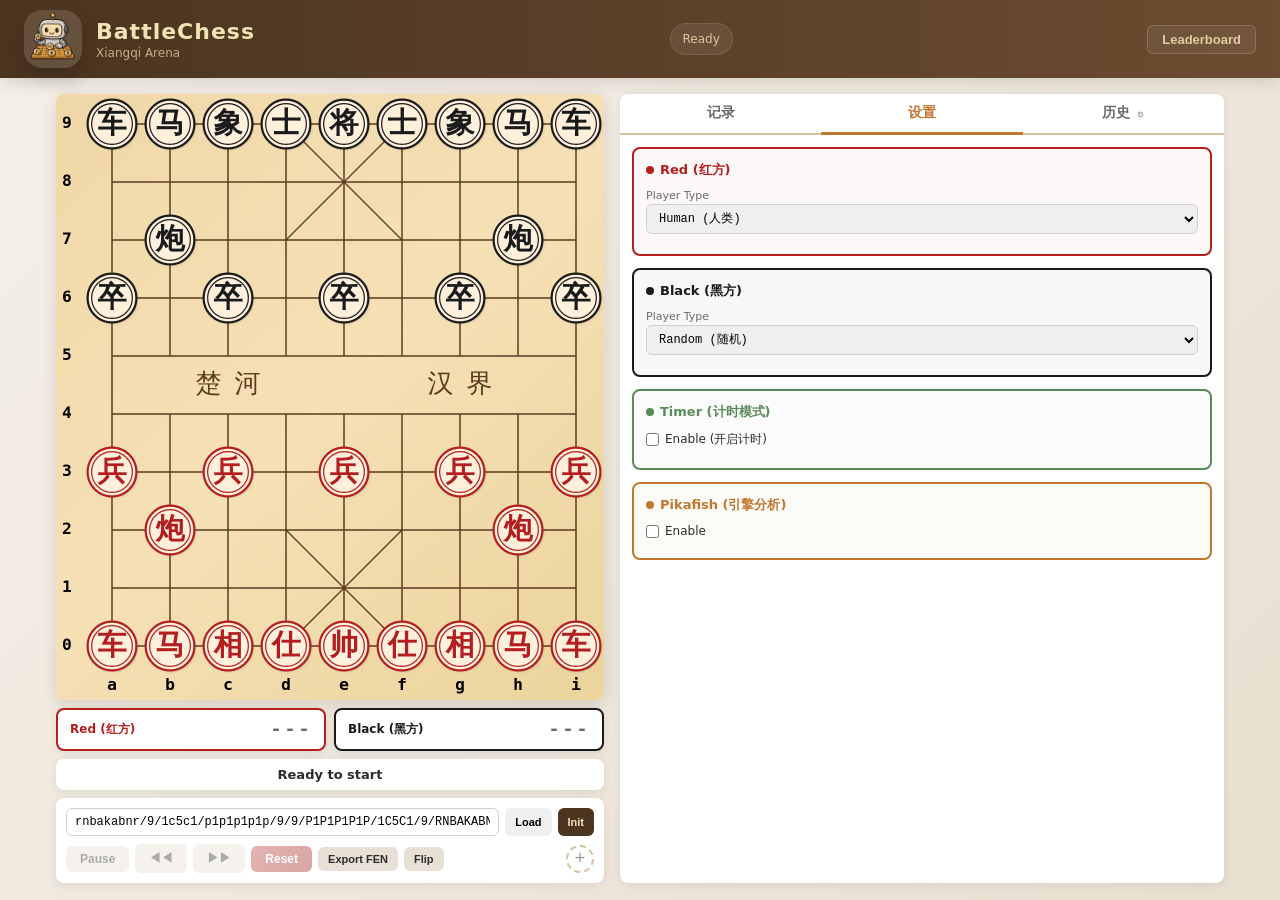
==== commit f0cc978f: "Responsive leaderboard, client-side legal moves, default settings tab - Leaderboard: hide As Red/As " ====
--- a/static/index.html
+++ b/static/index.html
@@ -58,13 +58,13 @@
         <!-- Right: Tabbed Panel -->
         <div id="right-column">
             <div class="tab-bar">
-                <button class="tab-btn active" data-tab="log">记录</button>
-                <button class="tab-btn" data-tab="settings">设置</button>
+                <button class="tab-btn" data-tab="log">记录</button>
+                <button class="tab-btn active" data-tab="settings">设置</button>
                 <button class="tab-btn" data-tab="history">历史 <span class="tab-refresh" id="btn-history-refresh" title="刷新">&#x21bb;</span></button>
             </div>
 
             <!-- Log Tab -->
-            <div class="tab-content active" id="tab-log">
+            <div class="tab-content" id="tab-log">
                 <div id="eval-chart-container">
                     <canvas id="eval-chart"></canvas>
                 </div>
@@ -72,7 +72,7 @@
             </div>
 
             <!-- Settings Tab -->
-            <div class="tab-content" id="tab-settings">
+            <div class="tab-content active" id="tab-settings">
                 <div class="config-side red">
                     <h3><span class="dot red-dot"></span> Red (红方)</h3>
                     <div class="field">
@@ -306,6 +306,7 @@
     </div>
 
     <script src="/static/board.js?v=20260405-02"></script>
+    <script src="/static/xiangqi-rules.js?v=20260405-01"></script>
     <script src="/static/gif.js?v=20260402-03"></script>
     <script src="/static/engine/pikafish-wasm.js?v=20260405-02"></script>
     <script src="/static/app.js?v=20260405-02"></script>
--- a/static/style.css
+++ b/static/style.css
@@ -629,8 +629,6 @@
         margin: 8px auto;
     }
     #leaderboard-content {
-        overflow-x: auto;
-        overflow-y: visible;
         border-radius: 8px;
     }
     .lb-summary {
@@ -644,18 +642,35 @@
         min-width: 60px;
         padding: 6px 4px;
     }
+    .lb-table th.side-group,
+    .lb-table td.side-detail {
+        display: none;
+    }
     .lb-table th,
     .lb-table td {
-        padding: 6px 6px;
-        font-size: 11px;
-        white-space: nowrap;
+        padding: 8px 6px;
+        font-size: 12px;
+    }
+    .lb-table th.num,
+    .lb-table td.num {
+        width: 30px;
+        padding: 8px 4px;
     }
     .lb-table th.stat,
     .lb-table td.stat {
         width: auto;
-    }
-    .lb-table th.side-group {
-        min-width: auto;
+        padding: 8px 4px;
+    }
+    .lb-table th.rate,
+    .lb-table td.rate {
+        width: auto;
+        min-width: 70px;
+    }
+    .lb-player-name {
+        max-width: 120px;
+    }
+    .lb-player-games {
+        font-size: 10px;
     }
     /* Config sections */
     .config-side {
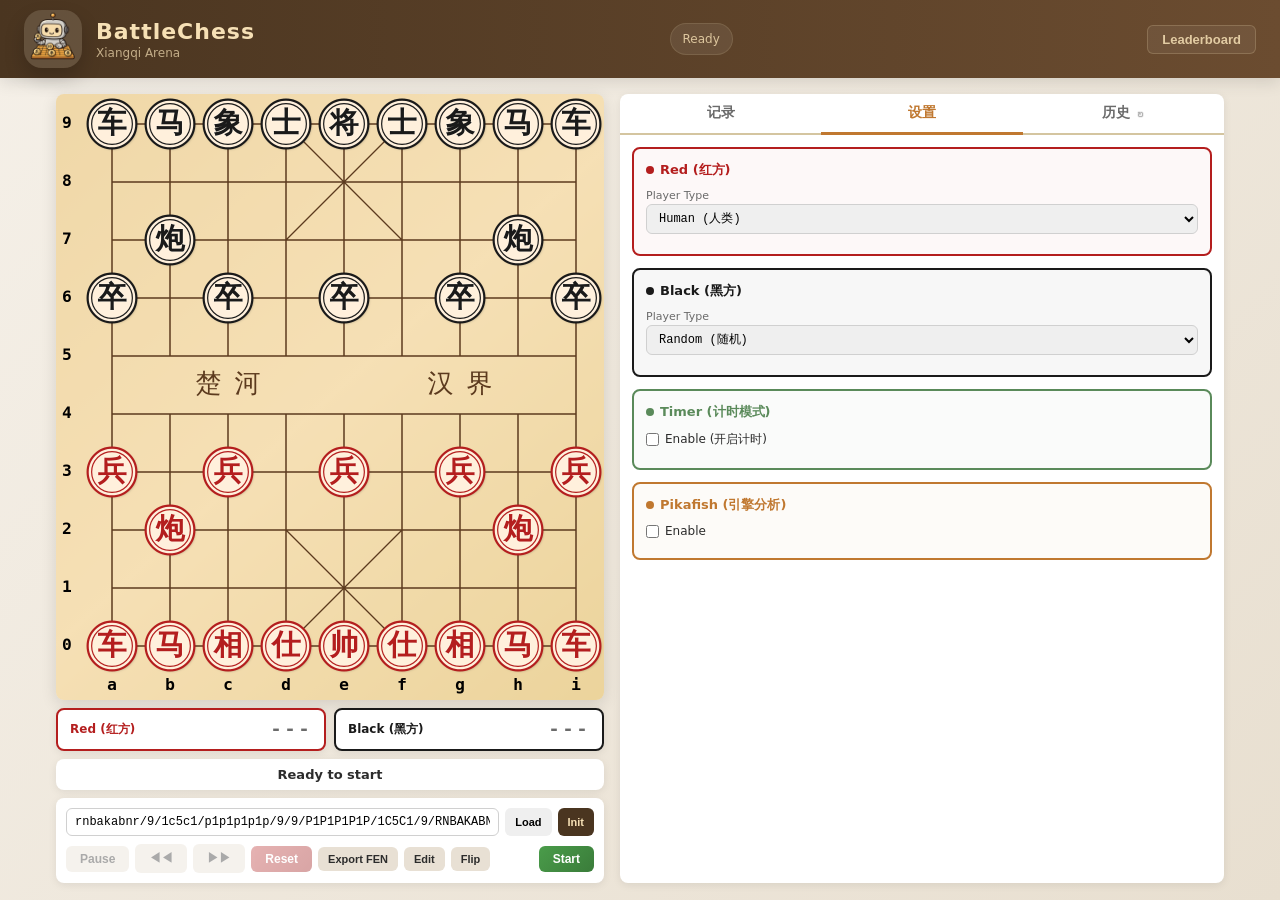
==== commit 221cbb04: "Add position editor with drag-and-drop, fix timer layout, improve UI - Add position editor: drag pie" ====
--- a/static/index.html
+++ b/static/index.html
@@ -5,7 +5,7 @@
     <meta name="viewport" content="width=device-width, initial-scale=1.0">
     <title>BattleChess - Xiangqi Arena</title>
     <link rel="icon" type="image/png" href="/static/logo.png?v=20260327-13">
-    <link rel="stylesheet" href="/static/style.css?v=20260405-04">
+    <link rel="stylesheet" href="/static/style.css?v=20260406-03">
 </head>
 <body>
     <header id="header">
@@ -25,6 +25,7 @@
         <div id="board-column">
             <canvas id="board-canvas"></canvas>
             <div id="timer-bar">
+                <div id="timer-live">
                 <div class="timer-side red-timer">
                     <span class="timer-label">Red (红方)</span>
                     <span class="timer-clock placeholder" id="timer-red">---</span>
@@ -33,8 +34,20 @@
                     <span class="timer-label">Black (黑方)</span>
                     <span class="timer-clock placeholder" id="timer-black">---</span>
                 </div>
-            </div>
-            <div id="turn-indicator">Ready to start</div>
+                </div>
+                <div id="editor-palette" class="hidden">
+                    <div class="editor-palette-row red" id="editor-red-palette"></div>
+                    <div class="editor-palette-row black" id="editor-black-palette"></div>
+                </div>
+            </div>
+            <div id="turn-indicator">
+                <div id="turn-indicator-text">Ready to start</div>
+                <div id="editor-toolbar" class="hidden">
+                    <span class="editor-toolbar-label">先行</span>
+                    <button class="btn-small btn-secondary" id="btn-editor-turn-red" type="button">红</button>
+                    <button class="btn-small btn-secondary" id="btn-editor-turn-black" type="button">黑</button>
+                </div>
+            </div>
 
             <div id="board-controls">
                 <div class="fen-row">
@@ -48,9 +61,10 @@
                     <button class="btn-secondary" id="btn-step-forward" disabled title="Step Forward">&#9654;&#9654;</button>
                     <button class="btn-danger" id="btn-reset" disabled>Reset</button>
                     <button class="btn-secondary btn-small" id="btn-export-fen" title="Copy current FEN to clipboard">Export FEN</button>
+                    <button class="btn-secondary btn-small" id="btn-edit-position" title="Edit the board position before starting a game.">Edit</button>
                     <button class="btn-secondary btn-small" id="btn-flip-board" title="Flip the board so black is at the bottom." aria-pressed="false">Flip</button>
                     <span class="control-spacer"></span>
-                    <button class="btn-new-game" id="btn-new-game" title="新建并开始对局">+</button>
+                    <button class="btn-new-game" id="btn-new-game" title="新建并开始对局">Start</button>
                 </div>
             </div>
         </div>
@@ -305,10 +319,10 @@
         </div>
     </div>
 
-    <script src="/static/board.js?v=20260405-02"></script>
-    <script src="/static/xiangqi-rules.js?v=20260405-01"></script>
-    <script src="/static/gif.js?v=20260402-03"></script>
-    <script src="/static/engine/pikafish-wasm.js?v=20260405-02"></script>
-    <script src="/static/app.js?v=20260405-02"></script>
+    <script src="/static/board.js?v=20260406-02"></script>
+    <script src="/static/xiangqi-rules.js?v=20260406-02"></script>
+    <script src="/static/gif.js?v=20260406-02"></script>
+    <script src="/static/engine/pikafish-wasm.js?v=20260406-02"></script>
+    <script src="/static/app.js?v=20260406-02"></script>
 </body>
 </html>
--- a/static/style.css
+++ b/static/style.css
@@ -183,6 +183,28 @@
     background: var(--card-bg);
     box-shadow: var(--shadow);
 }
+#turn-indicator.edit-mode {
+    display: flex;
+    align-items: center;
+    justify-content: space-between;
+    padding: 8px 12px;
+}
+#turn-indicator.edit-mode #turn-indicator-text {
+    margin: 0;
+}
+#turn-indicator-text {
+    display: block;
+}
+#editor-toolbar {
+    display: flex;
+    align-items: center;
+    gap: 8px;
+}
+.editor-toolbar-label {
+    font-size: 12px;
+    font-weight: 600;
+    color: var(--text-secondary);
+}
 
 #turn-indicator .turn-dot {
     display: inline-block;
@@ -200,12 +222,22 @@
 /* Timer bar */
 #timer-bar {
     display: flex;
-    justify-content: space-between;
+    flex-direction: row;
+    flex-wrap: nowrap;
     margin-top: 8px;
     gap: 8px;
 }
+#timer-live {
+    display: flex;
+    flex-direction: row;
+    flex-wrap: nowrap;
+    justify-content: space-between;
+    gap: 8px;
+    width: 100%;
+}
 .timer-side {
     flex: 1;
+    min-width: 0;
     display: flex;
     align-items: center;
     justify-content: space-between;
@@ -248,6 +280,86 @@
 .config-side.timer h3 { color: #5a8a5a; }
 .timer-dot { background: #5a8a5a; }
 
+#editor-palette {
+    width: 100%;
+    display: flex;
+    flex-direction: column;
+    gap: 8px;
+}
+.editor-palette-row {
+    display: flex;
+    flex-wrap: wrap;
+    gap: 6px;
+    justify-content: center;
+    align-items: center;
+    padding: 6px 8px;
+    border-radius: 8px;
+    background: var(--card-bg);
+    box-shadow: var(--shadow);
+    border: 2px dashed rgba(192, 120, 48, 0.22);
+    min-height: 48px;
+}
+.editor-palette-row.red { border-color: rgba(180, 30, 30, 0.26); }
+.editor-palette-row.black { border-color: rgba(26, 26, 26, 0.22); }
+.editor-piece-chip {
+    display: inline-flex;
+    align-items: center;
+    justify-content: center;
+    padding: 4px;
+    border-radius: 50%;
+    border: 1px solid rgba(192, 120, 48, 0.28);
+    background: linear-gradient(135deg, #fff8ef, #f2e4cf);
+    box-shadow: 0 2px 6px rgba(0, 0, 0, 0.08);
+    cursor: grab;
+    user-select: none;
+    touch-action: none;
+}
+.editor-piece-chip:active {
+    cursor: grabbing;
+    transform: scale(0.95);
+}
+.editor-piece-chip.red { border-color: rgba(180, 30, 30, 0.26); }
+.editor-piece-chip.black { border-color: rgba(26, 26, 26, 0.22); }
+.editor-piece-token {
+    width: 32px;
+    height: 32px;
+    border-radius: 50%;
+    display: inline-flex;
+    align-items: center;
+    justify-content: center;
+    font: 700 20px/1 "KaiTi", "STKaiti", "SimSun", serif;
+    background: #fff4e2;
+    box-shadow: inset 0 0 0 2px rgba(92, 58, 30, 0.16);
+}
+.editor-piece-chip.red .editor-piece-token {
+    color: var(--red-color);
+    border: 2px solid rgba(180, 30, 30, 0.68);
+}
+.editor-piece-chip.black .editor-piece-token {
+    color: var(--black-color);
+    border: 2px solid rgba(26, 26, 26, 0.68);
+}
+.editor-piece-ghost {
+    position: fixed;
+    top: 0;
+    left: 0;
+    z-index: 9999;
+    pointer-events: none;
+    transform: translate(-50%, -50%);
+}
+.editor-piece-ghost .editor-piece-token {
+    width: 44px;
+    height: 44px;
+    font-size: 26px;
+    box-shadow: 0 10px 24px rgba(0, 0, 0, 0.18), inset 0 0 0 2px rgba(92, 58, 30, 0.12);
+}
+#board-column.editor-active #board-canvas {
+    cursor: grab;
+}
+#board-column.editor-dragging #board-canvas {
+    cursor: grabbing;
+}
+
 /* Board controls */
 #board-controls {
     margin-top: 8px;
@@ -280,22 +392,21 @@
 }
 .control-spacer { flex: 1; }
 .btn-new-game {
-    width: 28px; height: 28px;
-    border-radius: 50%;
-    border: 2px dashed var(--border-color);
-    background: transparent;
-    font-size: 18px;
-    font-weight: 400;
-    color: #999;
-    cursor: pointer;
-    display: flex;
-    align-items: center;
-    justify-content: center;
-    padding: 0;
+    padding: 6px 14px;
+    border-radius: 6px;
+    border: none;
+    background: linear-gradient(135deg, #4a9c4a, #3a7c3a);
+    font-size: 12px;
+    font-weight: 600;
+    color: #fff;
+    cursor: pointer;
     transition: all 0.15s;
     flex-shrink: 0;
 }
-.btn-new-game:hover { background: #e8e0d0; color: #333; border-color: var(--accent); border-style: solid; }
+.btn-new-game:hover { 
+    background: linear-gradient(135deg, #3a8c3a, #2a6c2a);
+    box-shadow: 0 2px 8px rgba(74, 156, 74, 0.4);
+}
 
 button {
     padding: 6px 14px;
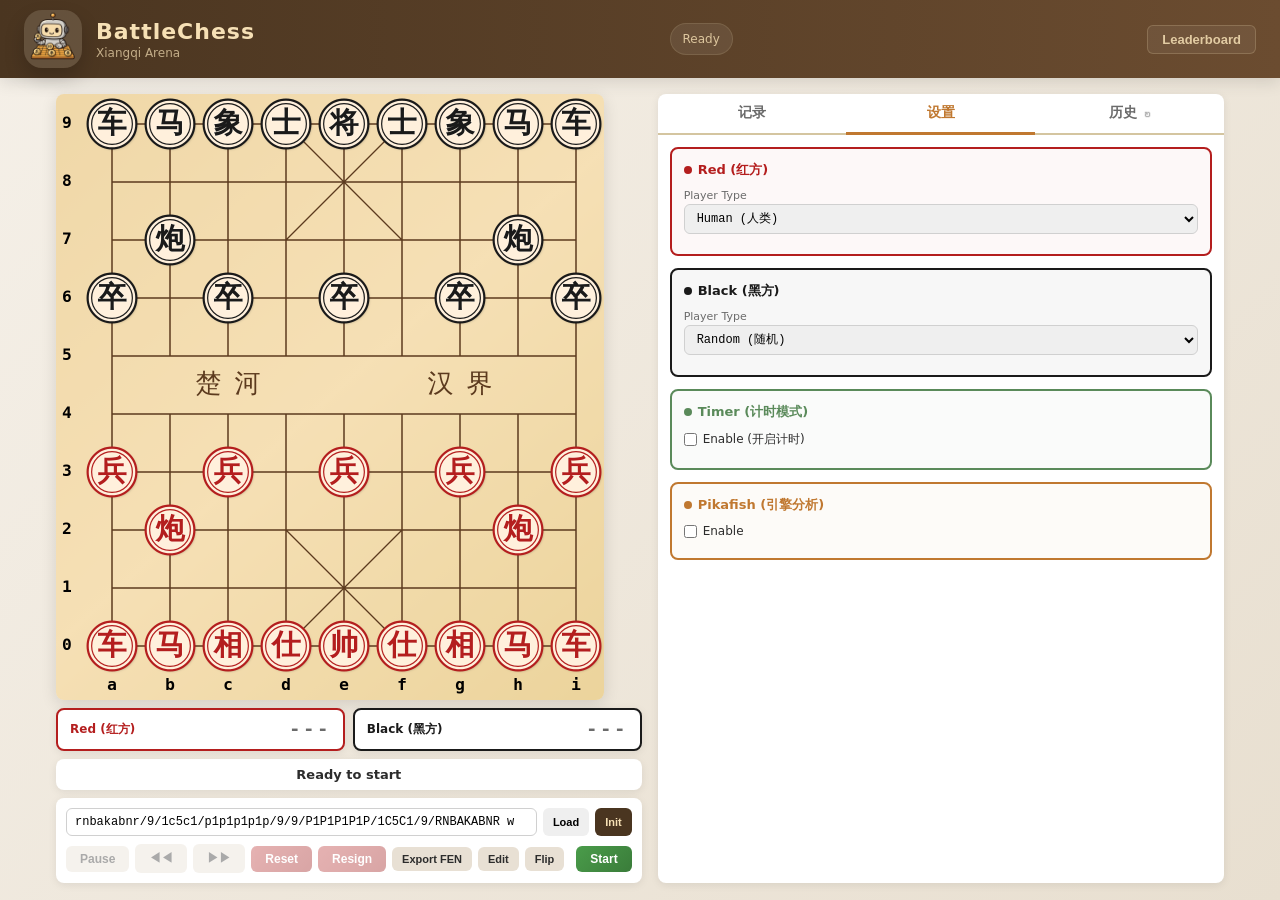
==== commit 8f9ea3bd: "Add human resign button" ====
--- a/static/index.html
+++ b/static/index.html
@@ -60,6 +60,7 @@
                     <button class="btn-secondary" id="btn-step-back" disabled title="Step Back">&#9664;&#9664;</button>
                     <button class="btn-secondary" id="btn-step-forward" disabled title="Step Forward">&#9654;&#9654;</button>
                     <button class="btn-danger" id="btn-reset" disabled>Reset</button>
+                    <button class="btn-danger" id="btn-resign" disabled title="Current human side resigns immediately">Resign</button>
                     <button class="btn-secondary btn-small" id="btn-export-fen" title="Copy current FEN to clipboard">Export FEN</button>
                     <button class="btn-secondary btn-small" id="btn-edit-position" title="Edit the board position before starting a game.">Edit</button>
                     <button class="btn-secondary btn-small" id="btn-flip-board" title="Flip the board so black is at the bottom." aria-pressed="false">Flip</button>
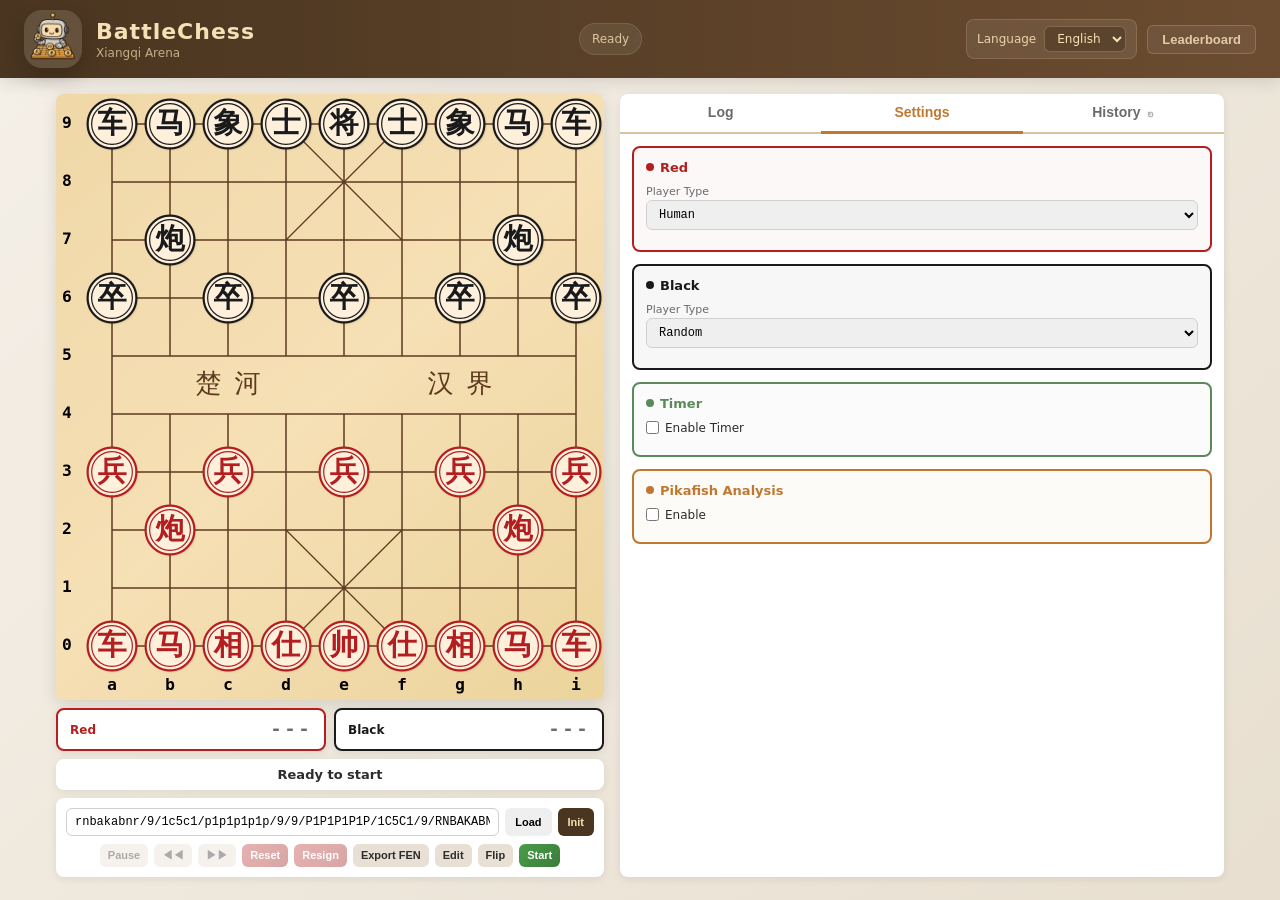
==== commit d166966f: "Fix English board controls and result localization" ====
--- a/static/index.html
+++ b/static/index.html
@@ -3,9 +3,9 @@
 <head>
     <meta charset="UTF-8">
     <meta name="viewport" content="width=device-width, initial-scale=1.0">
-    <title>BattleChess - Xiangqi Arena</title>
+    <title>BattleChess 象棋擂台</title>
     <link rel="icon" type="image/png" href="/static/logo.png?v=20260327-13">
-    <link rel="stylesheet" href="/static/style.css?v=20260406-03">
+    <link rel="stylesheet" href="/static/style.css?v=20260410-03">
 </head>
 <body>
     <header id="header">
@@ -13,72 +13,82 @@
             <img class="header-logo" src="/static/logo.png" alt="BattleChess logo">
             <div class="brand-copy">
                 <h1>BattleChess</h1>
-                <span class="subtitle">Xiangqi Arena</span>
-            </div>
-        </div>
-        <div id="status-bar">Ready</div>
-        <button class="header-btn" id="btn-leaderboard" title="排行榜">Leaderboard</button>
+                <span class="subtitle" data-i18n="brand.subtitle">象棋擂台</span>
+            </div>
+        </div>
+        <div id="status-bar" data-i18n="header.ready">就绪</div>
+        <div class="header-actions">
+            <label class="lang-switch" for="ui-language-select">
+                <span class="lang-switch-label" data-i18n="header.language">界面语言</span>
+                <select id="ui-language-select" aria-label="UI language">
+                    <option value="zh" data-i18n="lang.zh">中文</option>
+                    <option value="en" data-i18n="lang.en">English</option>
+                </select>
+            </label>
+            <button class="header-btn" id="btn-leaderboard" data-i18n="header.leaderboard" data-i18n-title="header.leaderboard">排行榜</button>
+        </div>
     </header>
 
     <main id="main-area">
-        <!-- Left: Board + Controls -->
         <div id="board-column">
             <canvas id="board-canvas"></canvas>
             <div id="timer-bar">
                 <div id="timer-live">
-                <div class="timer-side red-timer">
-                    <span class="timer-label">Red (红方)</span>
-                    <span class="timer-clock placeholder" id="timer-red">---</span>
-                </div>
-                <div class="timer-side black-timer">
-                    <span class="timer-label">Black (黑方)</span>
-                    <span class="timer-clock placeholder" id="timer-black">---</span>
-                </div>
+                    <div class="timer-side red-timer">
+                        <span class="timer-label" data-i18n="timer.redLabel">红方</span>
+                        <span class="timer-clock placeholder" id="timer-red">---</span>
+                    </div>
+                    <div class="timer-side black-timer">
+                        <span class="timer-label" data-i18n="timer.blackLabel">黑方</span>
+                        <span class="timer-clock placeholder" id="timer-black">---</span>
+                    </div>
                 </div>
                 <div id="editor-palette" class="hidden">
                     <div class="editor-palette-row red" id="editor-red-palette"></div>
                     <div class="editor-palette-row black" id="editor-black-palette"></div>
                 </div>
             </div>
+
             <div id="turn-indicator">
-                <div id="turn-indicator-text">Ready to start</div>
+                <div id="turn-indicator-text" data-i18n="turn.ready">准备开始</div>
                 <div id="editor-toolbar" class="hidden">
-                    <span class="editor-toolbar-label">先行</span>
-                    <button class="btn-small btn-secondary" id="btn-editor-turn-red" type="button">红</button>
-                    <button class="btn-small btn-secondary" id="btn-editor-turn-black" type="button">黑</button>
+                    <span class="editor-toolbar-label" data-i18n="editor.turnLabel">先行</span>
+                    <button class="btn-small btn-secondary" id="btn-editor-turn-red" type="button" data-i18n="editor.turnRed">红</button>
+                    <button class="btn-small btn-secondary" id="btn-editor-turn-black" type="button" data-i18n="editor.turnBlack">黑</button>
                 </div>
             </div>
 
             <div id="board-controls">
                 <div class="fen-row">
-                    <input type="text" id="fen-input" placeholder="FEN string...">
-                    <button class="btn-small" id="btn-load-fen">Load</button>
-                    <button class="btn-small btn-init" id="btn-init-fen">Init</button>
+                    <input type="text" id="fen-input" data-i18n-placeholder="board.fenPlaceholder" placeholder="FEN 串...">
+                    <button class="btn-small" id="btn-load-fen" data-i18n="board.load">载入</button>
+                    <button class="btn-small btn-init" id="btn-init-fen" data-i18n="board.init">初始</button>
                 </div>
                 <div class="control-buttons">
-                    <button class="btn-secondary" id="btn-pause" disabled>Pause</button>
-                    <button class="btn-secondary" id="btn-step-back" disabled title="Step Back">&#9664;&#9664;</button>
-                    <button class="btn-secondary" id="btn-step-forward" disabled title="Step Forward">&#9654;&#9654;</button>
-                    <button class="btn-danger" id="btn-reset" disabled>Reset</button>
-                    <button class="btn-danger" id="btn-resign" disabled title="Current human side resigns immediately">Resign</button>
-                    <button class="btn-secondary btn-small" id="btn-export-fen" title="Copy current FEN to clipboard">Export FEN</button>
-                    <button class="btn-secondary btn-small" id="btn-edit-position" title="Edit the board position before starting a game.">Edit</button>
-                    <button class="btn-secondary btn-small" id="btn-flip-board" title="Flip the board so black is at the bottom." aria-pressed="false">Flip</button>
+                    <button class="btn-secondary" id="btn-pause" disabled data-i18n="board.pause">暂停</button>
+                    <button class="btn-secondary" id="btn-step-back" disabled data-i18n-title="board.stepBackTitle" title="后退一步">&#9664;&#9664;</button>
+                    <button class="btn-secondary" id="btn-step-forward" disabled data-i18n-title="board.stepForwardTitle" title="前进一步">&#9654;&#9654;</button>
+                    <button class="btn-danger" id="btn-reset" disabled data-i18n="board.reset">重置</button>
+                    <button class="btn-danger" id="btn-resign" disabled data-i18n="board.resign" data-i18n-title="board.resignTitle" title="当前人类方立即认输">认输</button>
+                    <button class="btn-secondary btn-small" id="btn-export-fen" data-i18n="board.exportFen" data-i18n-title="board.exportFenTitle" title="复制当前 FEN 到剪贴板">导出 FEN</button>
+                    <button class="btn-secondary btn-small" id="btn-edit-position" data-i18n="editor.edit" data-i18n-title="board.editTitle" title="开局前编辑当前棋盘局面。">编辑</button>
+                    <button class="btn-secondary btn-small" id="btn-flip-board" data-i18n="board.flip" data-i18n-title="board.flipTitleDefault" title="翻转棋盘，让黑方位于底部。" aria-pressed="false">翻转</button>
                     <span class="control-spacer"></span>
-                    <button class="btn-new-game" id="btn-new-game" title="新建并开始对局">Start</button>
-                </div>
-            </div>
-        </div>
-
-        <!-- Right: Tabbed Panel -->
+                    <button class="btn-new-game" id="btn-new-game" data-i18n="board.start" data-i18n-title="board.startTitle" title="新建并开始对局">开始</button>
+                </div>
+            </div>
+        </div>
+
         <div id="right-column">
             <div class="tab-bar">
-                <button class="tab-btn" data-tab="log">记录</button>
-                <button class="tab-btn active" data-tab="settings">设置</button>
-                <button class="tab-btn" data-tab="history">历史 <span class="tab-refresh" id="btn-history-refresh" title="刷新">&#x21bb;</span></button>
-            </div>
-
-            <!-- Log Tab -->
+                <button class="tab-btn" data-tab="log" data-i18n="tabs.log">记录</button>
+                <button class="tab-btn active" data-tab="settings" data-i18n="tabs.settings">设置</button>
+                <button class="tab-btn" data-tab="history">
+                    <span data-i18n="tabs.history">历史</span>
+                    <span class="tab-refresh" id="btn-history-refresh" data-i18n-title="tabs.historyRefreshTitle" title="刷新历史">&#x21bb;</span>
+                </button>
+            </div>
+
             <div class="tab-content" id="tab-log">
                 <div id="eval-chart-container">
                     <canvas id="eval-chart"></canvas>
@@ -86,237 +96,232 @@
                 <div id="game-log"></div>
             </div>
 
-            <!-- Settings Tab -->
             <div class="tab-content active" id="tab-settings">
                 <div class="config-side red">
-                    <h3><span class="dot red-dot"></span> Red (红方)</h3>
+                    <h3><span class="dot red-dot"></span> <span data-i18n="settings.red">红方</span></h3>
                     <div class="field">
-                        <label>Player Type</label>
+                        <label data-i18n="settings.playerType">玩家类型</label>
                         <select id="red-type">
-                            <option value="human">Human (人类)</option>
-                            <option value="random">Random (随机)</option>
-                            <option value="pikafish">Pikafish</option>
+                            <option value="human" data-i18n="settings.human">人类</option>
+                            <option value="random" data-i18n="settings.random">随机</option>
+                            <option value="pikafish" data-i18n="settings.pikafish">Pikafish</option>
                         </select>
                     </div>
                     <div class="llm-fields" id="red-llm-fields" style="display:none">
                         <div class="field">
-                            <label>Thinking Mode</label>
+                            <label data-i18n="settings.thinkingMode">思考模式</label>
                             <select id="red-thinking-mode">
-                                <option value="true" selected>On</option>
-                                <option value="false">Off</option>
-                            </select>
-                        </div>
-                        <div class="field">
-                            <label>Prompt</label>
-                            <select id="red-prompt-name">
-                            </select>
+                                <option value="true" selected data-i18n="settings.on">开启</option>
+                                <option value="false" data-i18n="settings.off">关闭</option>
+                            </select>
+                        </div>
+                        <div class="field">
+                            <label data-i18n="settings.prompt">提示词</label>
+                            <select id="red-prompt-name"></select>
                         </div>
                         <div class="custom-llm-fields" id="red-custom-fields" style="display:none">
                             <div class="field">
-                                <label>API Base URL</label>
+                                <label data-i18n="settings.apiBase">API Base URL</label>
                                 <input type="text" id="red-api-base" placeholder="https://api.openai.com/v1" value="https://api.openai.com/v1">
                             </div>
                             <div class="field">
-                                <label>API Key</label>
+                                <label data-i18n="settings.apiKey">API Key</label>
                                 <input type="password" id="red-api-key" placeholder="sk-...">
                             </div>
                             <div class="field">
-                                <label>Model</label>
+                                <label data-i18n="settings.model">模型</label>
                                 <input type="text" id="red-model" placeholder="gpt-4o" value="gpt-4o">
                             </div>
                         </div>
                     </div>
                     <div class="engine-fields" id="red-pikafish-fields" style="display:none">
                         <div class="field">
-                            <label>Mode</label>
+                            <label data-i18n="settings.mode">模式</label>
                             <select id="red-pikafish-mode">
-                                <option value="movetime" selected>Think Time (限时)</option>
-                                <option value="depth">Depth (深度)</option>
+                                <option value="movetime" selected data-i18n="settings.movetime">限时</option>
+                                <option value="depth" data-i18n="settings.depth">深度</option>
                             </select>
                         </div>
                         <div class="field" id="red-pikafish-movetime-field">
-                            <label>Think Time (ms)</label>
+                            <label data-i18n="settings.thinkTimeMs">思考时间（毫秒）</label>
                             <input type="number" id="red-pikafish-movetime" value="1000" min="100" max="30000" step="100">
                         </div>
                         <div class="field" id="red-pikafish-depth-field" style="display:none">
-                            <label>Depth</label>
+                            <label data-i18n="settings.depth">深度</label>
                             <input type="number" id="red-pikafish-depth" value="20" min="1" max="40">
                         </div>
                     </div>
                 </div>
 
                 <div class="config-side black">
-                    <h3><span class="dot black-dot"></span> Black (黑方)</h3>
+                    <h3><span class="dot black-dot"></span> <span data-i18n="settings.black">黑方</span></h3>
                     <div class="field">
-                        <label>Player Type</label>
+                        <label data-i18n="settings.playerType">玩家类型</label>
                         <select id="black-type">
-                            <option value="human">Human (人类)</option>
-                            <option value="random" selected>Random (随机)</option>
-                            <option value="pikafish">Pikafish</option>
+                            <option value="human" data-i18n="settings.human">人类</option>
+                            <option value="random" selected data-i18n="settings.random">随机</option>
+                            <option value="pikafish" data-i18n="settings.pikafish">Pikafish</option>
                         </select>
                     </div>
                     <div class="llm-fields" id="black-llm-fields" style="display:none">
                         <div class="field">
-                            <label>Thinking Mode</label>
+                            <label data-i18n="settings.thinkingMode">思考模式</label>
                             <select id="black-thinking-mode">
-                                <option value="true" selected>On</option>
-                                <option value="false">Off</option>
-                            </select>
-                        </div>
-                        <div class="field">
-                            <label>Prompt</label>
-                            <select id="black-prompt-name">
-                            </select>
+                                <option value="true" selected data-i18n="settings.on">开启</option>
+                                <option value="false" data-i18n="settings.off">关闭</option>
+                            </select>
+                        </div>
+                        <div class="field">
+                            <label data-i18n="settings.prompt">提示词</label>
+                            <select id="black-prompt-name"></select>
                         </div>
                         <div class="custom-llm-fields" id="black-custom-fields" style="display:none">
                             <div class="field">
-                                <label>API Base URL</label>
+                                <label data-i18n="settings.apiBase">API Base URL</label>
                                 <input type="text" id="black-api-base" placeholder="https://api.openai.com/v1" value="https://api.openai.com/v1">
                             </div>
                             <div class="field">
-                                <label>API Key</label>
+                                <label data-i18n="settings.apiKey">API Key</label>
                                 <input type="password" id="black-api-key" placeholder="sk-...">
                             </div>
                             <div class="field">
-                                <label>Model</label>
+                                <label data-i18n="settings.model">模型</label>
                                 <input type="text" id="black-model" placeholder="gpt-4o" value="gpt-4o">
                             </div>
                         </div>
                     </div>
                     <div class="engine-fields" id="black-pikafish-fields" style="display:none">
                         <div class="field">
-                            <label>Mode</label>
+                            <label data-i18n="settings.mode">模式</label>
                             <select id="black-pikafish-mode">
-                                <option value="movetime" selected>Think Time (限时)</option>
-                                <option value="depth">Depth (深度)</option>
+                                <option value="movetime" selected data-i18n="settings.movetime">限时</option>
+                                <option value="depth" data-i18n="settings.depth">深度</option>
                             </select>
                         </div>
                         <div class="field" id="black-pikafish-movetime-field">
-                            <label>Think Time (ms)</label>
+                            <label data-i18n="settings.thinkTimeMs">思考时间（毫秒）</label>
                             <input type="number" id="black-pikafish-movetime" value="1000" min="100" max="30000" step="100">
                         </div>
                         <div class="field" id="black-pikafish-depth-field" style="display:none">
-                            <label>Depth</label>
+                            <label data-i18n="settings.depth">深度</label>
                             <input type="number" id="black-pikafish-depth" value="20" min="1" max="40">
                         </div>
                     </div>
                 </div>
 
                 <div class="config-side timer">
-                    <h3><span class="dot timer-dot"></span> Timer (计时模式)</h3>
+                    <h3><span class="dot timer-dot"></span> <span data-i18n="settings.timer">计时模式</span></h3>
                     <div class="field">
                         <label class="checkbox-label">
-                            <input type="checkbox" id="timer-enabled"> Enable (开启计时)
+                            <input type="checkbox" id="timer-enabled">
+                            <span data-i18n="settings.enableTimer">启用计时</span>
                         </label>
                     </div>
                     <div id="timer-options" style="display:none">
                         <div class="field">
-                            <label>Initial Time / 初始时间 (minutes)</label>
+                            <label data-i18n="settings.initialTimeMinutes">初始时间（分钟）</label>
                             <input type="number" id="timer-initial" value="30" min="1" max="180" step="1">
                         </div>
                         <div class="field">
-                            <label>Increment / 每步加秒 (seconds)</label>
+                            <label data-i18n="settings.incrementSeconds">每步加秒（秒）</label>
                             <input type="number" id="timer-increment" value="10" min="0" max="60" step="1">
                         </div>
                     </div>
                 </div>
 
                 <div class="config-side pikafish">
-                    <h3><span class="dot pikafish-dot"></span> Pikafish (引擎分析)</h3>
+                    <h3><span class="dot pikafish-dot"></span> <span data-i18n="settings.analysis">Pikafish 分析</span></h3>
                     <div class="field">
                         <label class="checkbox-label">
-                            <input type="checkbox" id="pikafish-enabled"> Enable
+                            <input type="checkbox" id="pikafish-enabled">
+                            <span data-i18n="settings.enable">启用</span>
                         </label>
                     </div>
                     <div id="pikafish-options">
                         <div class="field">
-                            <label>Mode</label>
+                            <label data-i18n="settings.mode">模式</label>
                             <select id="pikafish-mode">
-                                <option value="movetime" selected>Think Time (限时)</option>
-                                <option value="depth">Depth (深度)</option>
+                                <option value="movetime" selected data-i18n="settings.movetime">限时</option>
+                                <option value="depth" data-i18n="settings.depth">深度</option>
                             </select>
                         </div>
                         <div class="field" id="pikafish-movetime-field">
-                            <label>Think Time (ms)</label>
+                            <label data-i18n="settings.thinkTimeMs">思考时间（毫秒）</label>
                             <input type="number" id="pikafish-movetime" value="1000" min="100" max="30000" step="100">
                         </div>
                         <div class="field" id="pikafish-depth-field" style="display:none">
-                            <label>Depth</label>
+                            <label data-i18n="settings.depth">深度</label>
                             <input type="number" id="pikafish-depth" value="20" min="1" max="40">
                         </div>
                         <div class="field">
-                            <label>Score Type (分数类型)</label>
+                            <label data-i18n="settings.scoreType">分数类型</label>
                             <select id="pikafish-score-type">
-                                <option value="Elo" selected>Elo (等级分差)</option>
-                                <option value="PawnValueNormalized">Pawn (厘兵值)</option>
-                                <option value="Raw">Raw (原始值)</option>
-                            </select>
-                        </div>
-                    </div>
-                </div>
-            </div>
-
-            <!-- History Tab -->
+                                <option value="Elo" selected data-i18n="settings.scoreElo">等级分差</option>
+                                <option value="PawnValueNormalized" data-i18n="settings.scorePawn">厘兵值</option>
+                                <option value="Raw" data-i18n="settings.scoreRaw">原始值</option>
+                            </select>
+                        </div>
+                    </div>
+                </div>
+            </div>
+
             <div class="tab-content" id="tab-history">
-                <!-- List view -->
                 <div id="history-list-view">
                     <div class="history-filter-bar">
                         <div class="filter-row">
-                            <input type="text" id="filter-player" class="filter-input" placeholder="搜索选手名...">
+                            <input type="text" id="filter-player" class="filter-input" data-i18n-placeholder="history.filterPlayerPlaceholder" placeholder="搜索选手名...">
                             <select id="filter-result" class="filter-select">
-                                <option value="">全部结果</option>
-                                <option value="red">红胜</option>
-                                <option value="black">黑胜</option>
-                                <option value="draw">和棋</option>
-                            </select>
-                            <button class="btn-small" id="btn-filter-reset" title="重置筛选">重置</button>
+                                <option value="" data-i18n="history.filterAll">全部结果</option>
+                                <option value="red" data-i18n="history.filterRed">红胜</option>
+                                <option value="black" data-i18n="history.filterBlack">黑胜</option>
+                                <option value="draw" data-i18n="history.filterDraw">和棋</option>
+                            </select>
+                            <button class="btn-small" id="btn-filter-reset" data-i18n="history.filterReset" data-i18n-title="history.filterResetTitle" title="重置筛选">重置</button>
                         </div>
                         <div class="filter-row">
-                            <label class="filter-label">日期</label>
+                            <label class="filter-label" data-i18n="history.filterDate">日期</label>
                             <input type="date" id="filter-date-start" class="filter-input filter-date">
                             <span class="filter-sep">~</span>
                             <input type="date" id="filter-date-end" class="filter-input filter-date">
-                            <label class="filter-label">步数</label>
-                            <input type="number" id="filter-moves-min" class="filter-input filter-num" placeholder="最少" min="0">
+                            <label class="filter-label" data-i18n="history.filterMoves">步数</label>
+                            <input type="number" id="filter-moves-min" class="filter-input filter-num" data-i18n-placeholder="history.filterMin" placeholder="最少" min="0">
                             <span class="filter-sep">~</span>
-                            <input type="number" id="filter-moves-max" class="filter-input filter-num" placeholder="最多" min="0">
+                            <input type="number" id="filter-moves-max" class="filter-input filter-num" data-i18n-placeholder="history.filterMax" placeholder="最多" min="0">
                         </div>
                     </div>
                     <div id="history-list" class="history-list"></div>
                 </div>
 
-                <!-- Detail view (hidden by default) -->
-                <div id="history-detail-view" style="display: none;">
+                <div id="history-detail-view" style="display:none;">
                     <div class="history-detail-header">
-                        <button class="btn-small" id="btn-history-back">&larr; 返回</button>
+                        <button class="btn-small" id="btn-history-back" data-i18n="history.back">返回</button>
                         <div class="history-detail-info" id="history-detail-info"></div>
                     </div>
                     <div class="history-move-nav">
-                        <button class="btn-small" id="btn-hist-first" title="第一步">&#x23EE;</button>
-                        <button class="btn-small" id="btn-hist-prev" title="上一步">&#x25C0;</button>
-                        <span id="hist-position-label">初始局面</span>
-                        <button class="btn-small" id="btn-hist-next" title="下一步">&#x25B6;</button>
-                        <button class="btn-small" id="btn-hist-last" title="最后一步">&#x23ED;</button>
+                        <button class="btn-small" id="btn-hist-first" data-i18n-title="history.firstTitle" title="第一步">&#x23EE;</button>
+                        <button class="btn-small" id="btn-hist-prev" data-i18n-title="history.prevTitle" title="上一步">&#x25C0;</button>
+                        <span id="hist-position-label" data-i18n="history.initialPosition">初始局面</span>
+                        <button class="btn-small" id="btn-hist-next" data-i18n-title="history.nextTitle" title="下一步">&#x25B6;</button>
+                        <button class="btn-small" id="btn-hist-last" data-i18n-title="history.lastTitle" title="最后一步">&#x23ED;</button>
                         <span class="nav-separator"></span>
-                        <button class="btn-small btn-autoplay" id="btn-hist-autoplay" title="自动播放">&#x25B6; Auto</button>
-                        <button class="btn-small btn-export-gif" id="btn-hist-export-gif" title="下载当前对局回放 GIF">GIF</button>
+                        <button class="btn-small btn-autoplay" id="btn-hist-autoplay" data-i18n="history.autoplay" data-i18n-title="history.autoplayTitle" title="自动播放">&#x25B6; 自动播放</button>
+                        <button class="btn-small btn-export-gif" id="btn-hist-export-gif" data-i18n-title="history.exportGifTitle" title="下载当前对局回放 GIF">GIF</button>
                     </div>
                     <div id="history-move-list" class="history-move-list"></div>
                 </div>
             </div>
+        </div>
     </main>
 
-    <!-- Leaderboard (full page, hidden by default) -->
     <div id="leaderboard-page" class="hidden">
         <div id="leaderboard-content"></div>
     </div>
 
-    <!-- Game Over Banner -->
     <div id="game-over-banner" class="game-over-banner hidden" onclick="hideGameOver()">
         <div class="banner-content">
-            <h2>Game Over</h2>
+            <h2 data-i18n="banner.gameOver">对局结束</h2>
             <p class="reason"></p>
-            <button class="btn-secondary" onclick="hideGameOver()">Close</button>
+            <button class="btn-secondary" onclick="hideGameOver()" data-i18n="banner.close">关闭</button>
         </div>
     </div>
 
@@ -324,6 +329,7 @@
     <script src="/static/xiangqi-rules.js?v=20260406-02"></script>
     <script src="/static/gif.js?v=20260406-02"></script>
     <script src="/static/engine/pikafish-wasm.js?v=20260406-02"></script>
-    <script src="/static/app.js?v=20260406-02"></script>
+    <script src="/static/ui-lang.js?v=20260410-03"></script>
+    <script src="/static/app.js?v=20260410-03"></script>
 </body>
 </html>
--- a/static/style.css
+++ b/static/style.css
@@ -66,6 +66,40 @@
     background: rgba(255, 255, 255, 0.08);
     border: 1px solid rgba(246, 224, 181, 0.12);
 }
+#header .header-actions {
+    display: flex;
+    align-items: center;
+    gap: 10px;
+    flex-wrap: wrap;
+}
+#header .lang-switch {
+    display: inline-flex;
+    align-items: center;
+    gap: 8px;
+    padding: 6px 10px;
+    border-radius: 8px;
+    background: rgba(255, 255, 255, 0.08);
+    border: 1px solid rgba(246, 224, 181, 0.16);
+    color: rgba(246, 224, 181, 0.9);
+    font-size: 12px;
+    flex-shrink: 0;
+}
+#header .lang-switch-label {
+    white-space: nowrap;
+}
+#header .lang-switch select {
+    border: 1px solid rgba(246, 224, 181, 0.24);
+    border-radius: 6px;
+    background: rgba(74, 53, 32, 0.55);
+    color: #f6e0b5;
+    padding: 4px 8px;
+    font-size: 12px;
+    font-family: var(--font-main);
+}
+#header .lang-switch select:focus {
+    outline: none;
+    border-color: rgba(246, 224, 181, 0.45);
+}
 
 /* Main area */
 #main-area {
@@ -79,7 +113,16 @@
 }
 
 /* Board column */
-#board-column { flex-shrink: 0; }
+#board-column {
+    flex-shrink: 0;
+    width: 548px;
+    max-width: 100%;
+}
+#board-column > * {
+    width: 100%;
+    max-width: 100%;
+    box-sizing: border-box;
+}
 
 /* Game tabs bar */
 #game-tabs {
@@ -389,8 +432,28 @@
     gap: 6px;
     flex-wrap: wrap;
     align-items: center;
+    width: 100%;
+}
+.control-buttons > button {
+    min-width: 0;
+    max-width: 100%;
+    white-space: normal;
+    line-height: 1.2;
 }
 .control-spacer { flex: 1; }
+html[data-ui-lang="en"] .control-buttons,
+body[data-ui-lang="en"] .control-buttons {
+    justify-content: center;
+}
+html[data-ui-lang="en"] .control-buttons > button,
+body[data-ui-lang="en"] .control-buttons > button {
+    padding: 5px 8px;
+    font-size: 11px;
+}
+html[data-ui-lang="en"] .control-spacer,
+body[data-ui-lang="en"] .control-spacer {
+    display: none;
+}
 .btn-new-game {
     padding: 6px 14px;
     border-radius: 6px;
@@ -402,6 +465,10 @@
     cursor: pointer;
     transition: all 0.15s;
     flex-shrink: 0;
+}
+html[data-ui-lang="en"] .btn-new-game,
+body[data-ui-lang="en"] .btn-new-game {
+    padding: 5px 10px;
 }
 .btn-new-game:hover { 
     background: linear-gradient(135deg, #3a8c3a, #2a6c2a);
@@ -733,6 +800,14 @@
         width: 100%;
         text-align: center;
         font-size: 11px;
+    }
+    #header .header-actions {
+        width: 100%;
+        justify-content: space-between;
+    }
+    #header .lang-switch {
+        flex: 1;
+        justify-content: space-between;
     }
     /* Leaderboard page */
     #leaderboard-page {
@@ -1120,22 +1195,38 @@
     white-space: nowrap;
 }
 .history-detail-info .detail-players { font-weight: 600; color: var(--text-primary); }
+html[data-ui-lang="en"] .move-zh,
+body[data-ui-lang="en"] .move-zh { display: none; }
 
 /* History move navigation */
 .history-move-nav {
     display: flex;
     align-items: center;
     justify-content: center;
+    flex-wrap: wrap;
     gap: 6px;
     padding: 6px 10px;
     border-bottom: 1px solid var(--border-color);
     background: #faf8f2;
 }
+.history-move-nav > button {
+    min-width: 0;
+    max-width: 100%;
+    white-space: normal;
+    line-height: 1.2;
+}
+html[data-ui-lang="en"] .history-move-nav > button,
+body[data-ui-lang="en"] .history-move-nav > button {
+    padding: 4px 7px;
+    font-size: 11px;
+}
 #hist-position-label {
+    flex: 1 1 100%;
+    order: -1;
     font-size: 13px;
     font-family: var(--font-mono);
     color: var(--text-primary);
-    min-width: 90px;
+    min-width: 0;
     text-align: center;
 }
 .nav-separator {
